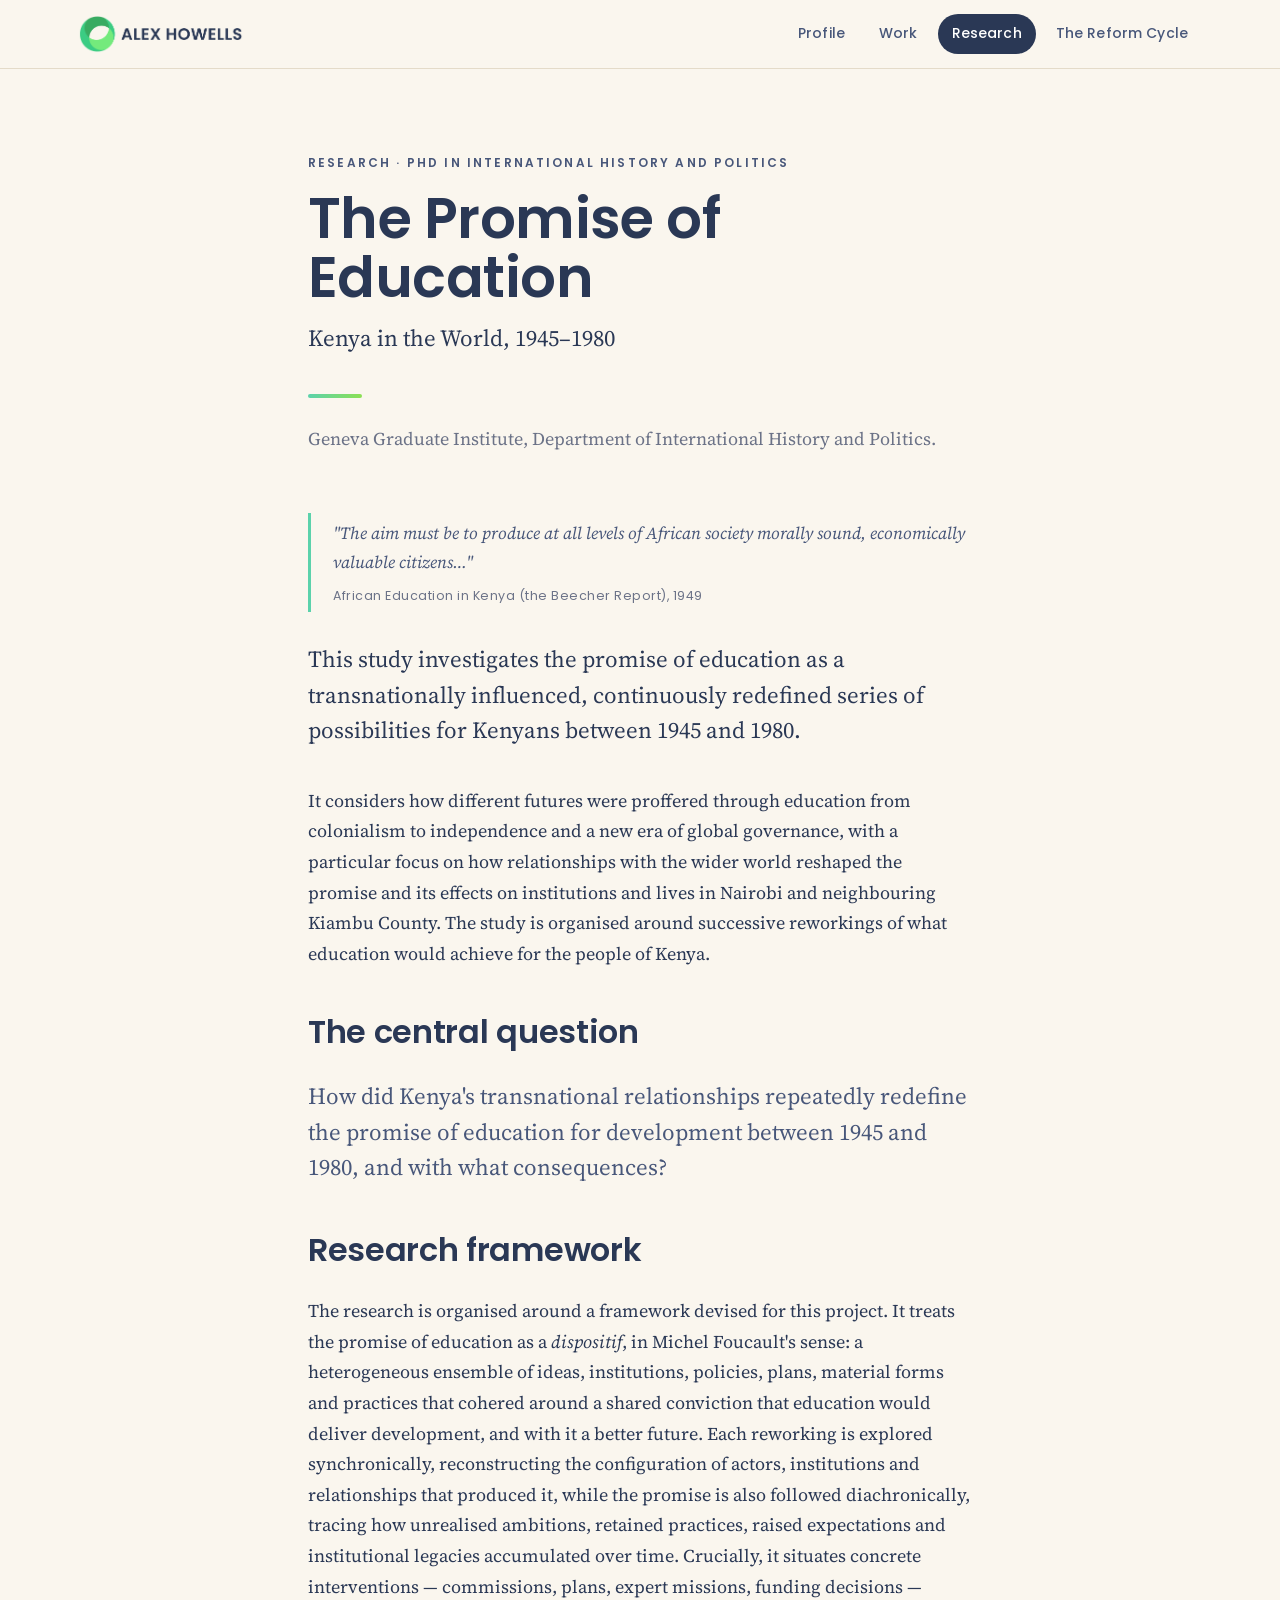
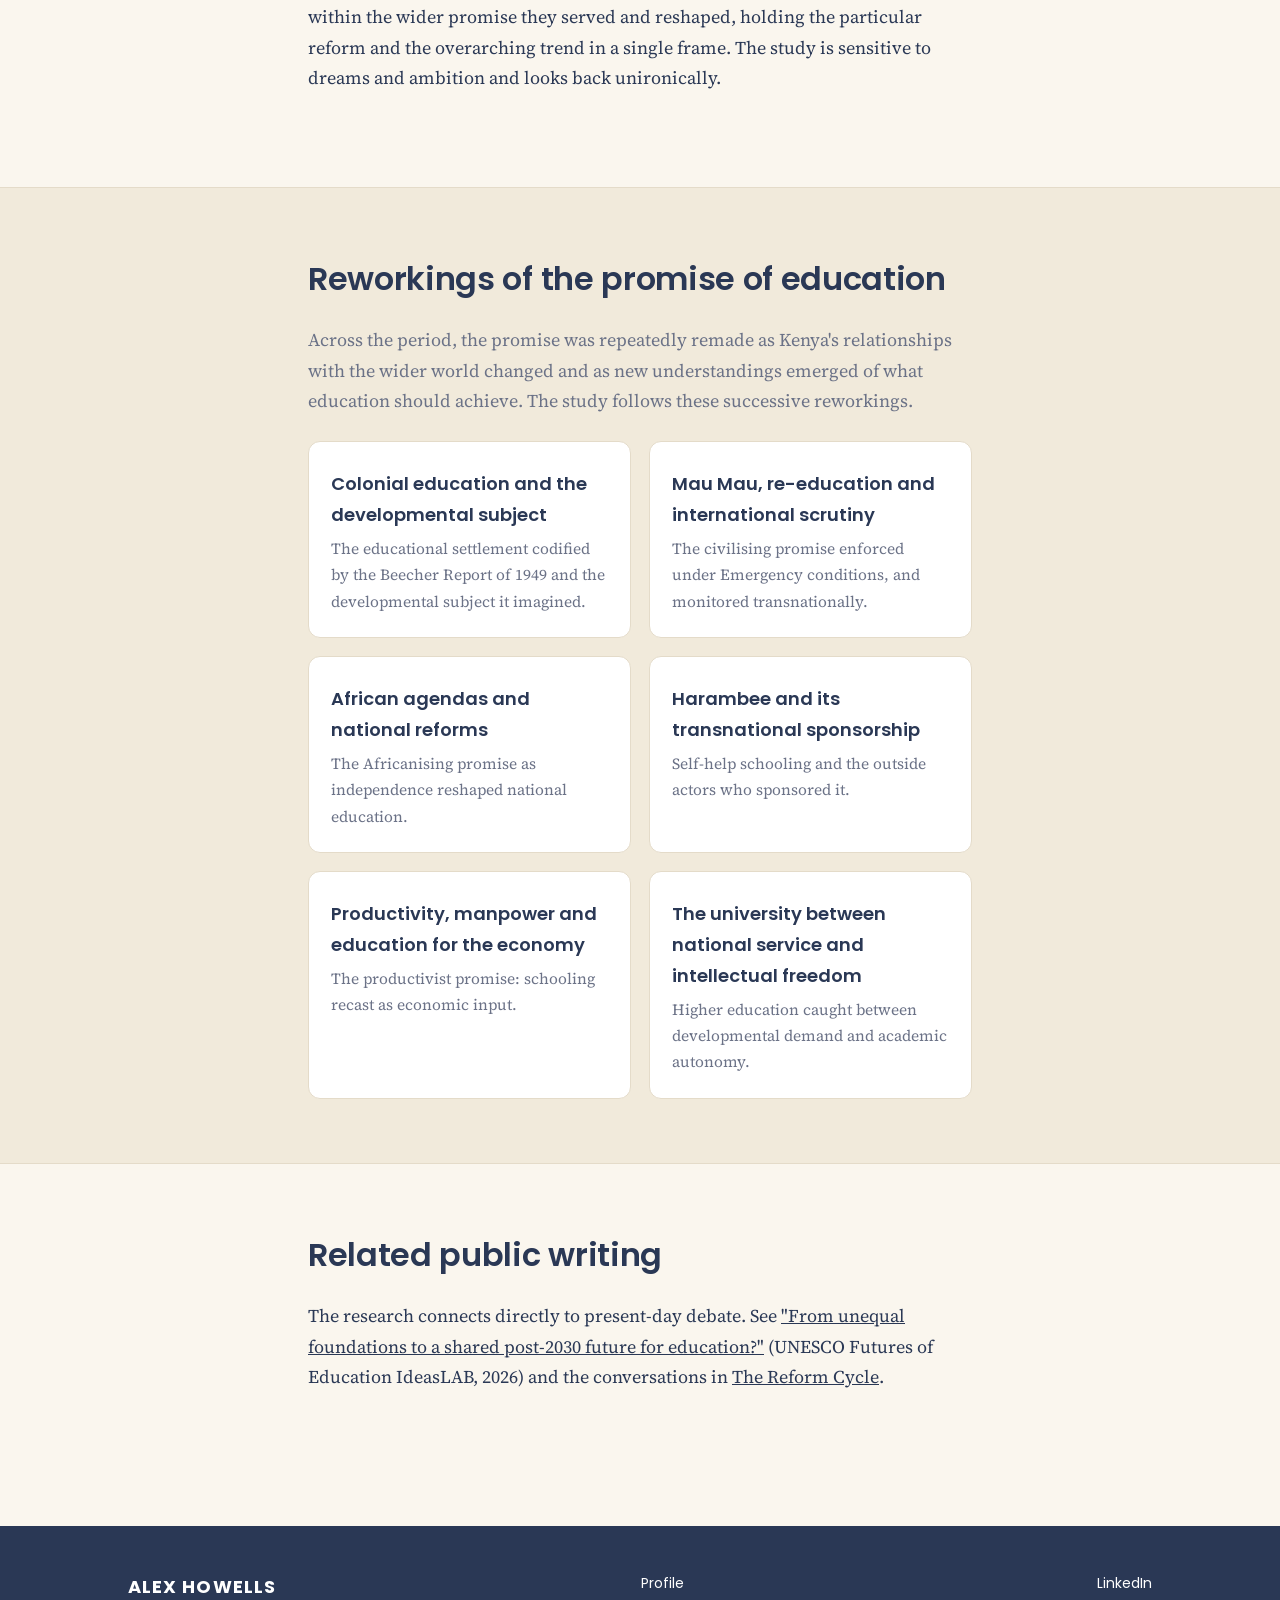
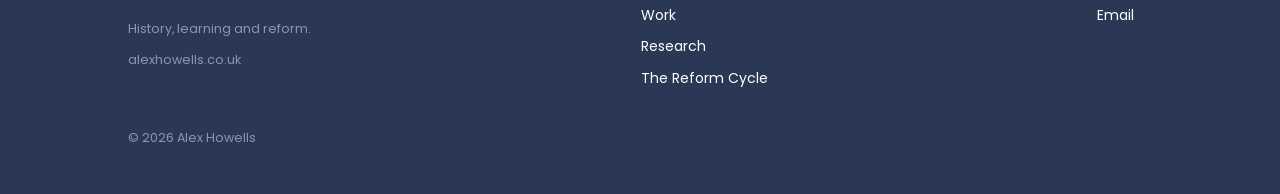
==== research/index.html @ 5b5966f3 "Create index.html" ====
<!DOCTYPE html>
<html lang="en">
<head>
<meta charset="UTF-8">
<meta name="viewport" content="width=device-width, initial-scale=1.0">
<title>Research: The Promise of Education — Alex Howells</title>
<meta name="description" content="The Promise of Education: Kenya in the World, 1945–1980. A transnational history of how education was repeatedly reworked as a promise of development, and what it meant for institutions and lives.">
<link rel="canonical" href="https://alexhowells.co.uk/research/">
<meta property="og:type" content="website">
<meta property="og:title" content="The Promise of Education: Kenya in the World, 1945–1980">
<meta property="og:description" content="Doctoral research in international history and politics at the Geneva Graduate Institute, on the promise of education in Kenya between 1945 and 1980.">
<meta property="og:url" content="https://alexhowells.co.uk/research/">
<meta property="og:image" content="https://alexhowells.co.uk/logo.png">
<meta name="twitter:card" content="summary_large_image">
<meta name="author" content="Alex Howells">
<meta name="robots" content="index, follow, max-image-preview:large">
<meta property="og:site_name" content="Alex Howells">
<meta property="og:locale" content="en_GB">
<meta property="og:image:alt" content="Alex Howells">
<meta name="twitter:title" content="The Promise of Education: Kenya in the World, 1945–1980">
<meta name="twitter:description" content="Doctoral research in international history and politics at the Geneva Graduate Institute, on the promise of education in Kenya between 1945 and 1980.">
<meta name="twitter:image" content="https://alexhowells.co.uk/logo.png">
<link rel="icon" type="image/png" href="/favicon.png">
<link rel="apple-touch-icon" href="/favicon.png">
<link rel="preconnect" href="https://fonts.googleapis.com">
<link rel="preconnect" href="https://fonts.gstatic.com" crossorigin>
<link href="https://fonts.googleapis.com/css2?family=Poppins:wght@400;500;600;700&family=Source+Serif+4:opsz,wght@8..60,400;8..60,500;8..60,600&display=swap" rel="stylesheet">
<link rel="stylesheet" href="/styles.css">
</head>
<body>

<header class="site">
  <div class="bar">
    <a class="brand" href="/"><img src="/logo.png" alt="Alex Howells" class="logo-img"></a>
    <nav class="main">
      <a href="/">Profile</a>
      <a href="/work/">Work</a>
      <a href="/research/" class="active">Research</a>
      <a href="/the-reform-cycle/">The Reform Cycle</a>
    </nav>
  </div>
</header>

<main>
  <section class="hero" style="padding-bottom:24px;">
    <div class="narrow">
      <div class="eyebrow navy">Research · PhD in International History and Politics</div>
      <h1 class="display">The Promise of Education</h1>
      <p class="lead" style="margin-top:-6px;">Kenya in the World, 1945–1980</p>
      <div class="accent-rule" style="margin-top:22px;"></div>
      <p class="muted">Geneva Graduate Institute, Department of International History and Politics.</p>
    </div>
  </section>

  <section style="padding-top:6px;">
    <div class="narrow">
      <div class="epigraph">
        "The aim must be to produce at all levels of African society morally sound, economically valuable citizens…"
        <cite>African Education in Kenya (the Beecher Report), 1949</cite>
      </div>
      <p class="lead">This study investigates the promise of education as a transnationally influenced, continuously
        redefined series of possibilities for Kenyans between 1945 and 1980.</p>
      <p>It considers how different futures were proffered through education from colonialism to independence and a new
        era of global governance, with a particular focus on how relationships with the wider world reshaped the
        promise and its effects on institutions and lives in Nairobi and neighbouring Kiambu County. The study is
        organised around successive reworkings of what education would achieve for the people of Kenya.</p>

      <h2 class="sec" style="margin-top:36px;">The central question</h2>
      <p class="lead" style="color:var(--navy-soft);">How did Kenya's transnational relationships repeatedly redefine
        the promise of education for development between 1945 and 1980, and with what consequences?</p>

      <h2 class="sec" style="margin-top:36px;">Research framework</h2>
      <p>The research is organised around a framework devised for this project. It treats the promise of education as a
        <em>dispositif</em>, in Michel Foucault's sense: a heterogeneous ensemble of ideas, institutions, policies,
        plans, material forms and practices that cohered around a shared conviction that education would deliver
        development, and with it a better future. Each reworking is explored synchronically, reconstructing the
        configuration of actors, institutions and relationships that produced it, while the promise is also followed
        diachronically, tracing how unrealised ambitions, retained practices, raised expectations and institutional
        legacies accumulated over time. Crucially, it situates concrete interventions — commissions, plans, expert missions, funding decisions — within the wider promise they served and reshaped, holding the particular reform and the overarching trend in a single frame. The study is sensitive to dreams and ambition and looks back unironically.</p>
    </div>
  </section>

  <section class="band">
    <div class="narrow">
      <h2 class="sec">Reworkings of the promise of education</h2>
      <p class="muted" style="margin-bottom:24px;">Across the period, the promise was repeatedly remade as Kenya's
        relationships with the wider world changed and as new understandings emerged of what education should achieve.
        The study follows these successive reworkings.</p>
      <div class="chapters">
        <div class="chap"><h3>Colonial education and the developmental subject</h3>
          <p>The educational settlement codified by the Beecher Report of 1949 and the developmental subject it imagined.</p></div>
        <div class="chap"><h3>Mau Mau, re-education and international scrutiny</h3>
          <p>The civilising promise enforced under Emergency conditions, and monitored transnationally.</p></div>
        <div class="chap"><h3>African agendas and national reforms</h3>
          <p>The Africanising promise as independence reshaped national education.</p></div>
        <div class="chap"><h3>Harambee and its transnational sponsorship</h3>
          <p>Self-help schooling and the outside actors who sponsored it.</p></div>
        <div class="chap"><h3>Productivity, manpower and education for the economy</h3>
          <p>The productivist promise: schooling recast as economic input.</p></div>
        <div class="chap"><h3>The university between national service and intellectual freedom</h3>
          <p>Higher education caught between developmental demand and academic autonomy.</p></div>
      </div>
    </div>
  </section>

  <section>
    <div class="narrow">
      <h2 class="sec">Related public writing</h2>
      <p>The research connects directly to present-day debate. See
        <a href="https://www.unesco.org/en/articles/unequal-foundations-shared-post-2030-future-education" target="_blank" style="text-decoration:underline;">"From unequal foundations to a shared post-2030 future for education?"</a>
        (UNESCO Futures of Education IdeasLAB, 2026) and the conversations in
        <a href="/the-reform-cycle/" style="text-decoration:underline;">The Reform Cycle</a>.</p>
    </div>
  </section>
</main>

<footer class="site">
  <div class="wrap">
    <div class="cols">
      <div>
        <div class="nm">Alex Howells</div>
        <small>History, learning and reform.<br>alexhowells.co.uk</small>
      </div>
      <div>
        <a href="/">Profile</a>
        <a href="/work/">Work</a>
        <a href="/research/">Research</a>
        <a href="/the-reform-cycle/">The Reform Cycle</a>
      </div>
      <div>
        <a href="https://www.linkedin.com/in/alex-howells-ab8938175/" target="_blank">LinkedIn</a>
        <a href="mailto:alex@alexhowells.co.uk">Email</a>
      </div>
    </div>
    <small style="display:block;margin-top:28px;">© <span id="yr"></span> Alex Howells</small>
  </div>
</footer>

<script>document.getElementById('yr').textContent=new Date().getFullYear();</script>
</body>
</html>
---- styles.css ----
:root{
  --navy:#2A3855;
  --navy-soft:#48577a;
  --cream:#FAF6EE;
  --cream-2:#F1EADB;
  --card:#FFFFFF;
  --teal:#5BD2AB;
  --green:#8CE053;
  --line:#E4DBC9;
  --muted:#6B7287;
  --teal-ink:#2f9e7c;
  --shadow:0 1px 2px rgba(42,56,85,.04),0 8px 30px rgba(42,56,85,.06);
}
*{box-sizing:border-box;}
html{scroll-behavior:smooth;}
body{margin:0;background:var(--cream);color:var(--navy);
  font-family:"Source Serif 4",Georgia,serif;font-size:18px;line-height:1.7;
  -webkit-font-smoothing:antialiased;}
h1,h2,h3,h4,.ui{font-family:"Poppins",system-ui,sans-serif;}
a{color:inherit;}
img{max-width:100%;display:block;}
.wrap{max-width:1080px;margin:0 auto;padding:0 28px;}
.narrow{max-width:720px;margin:0 auto;padding:0 28px;}

/* ---- top bar ---- */
header.site{position:sticky;top:0;z-index:50;background:rgba(250,246,238,.88);
  backdrop-filter:blur(10px);border-bottom:1px solid var(--line);}
.bar{display:flex;align-items:center;justify-content:space-between;
  gap:20px;padding:14px 28px;max-width:1180px;margin:0 auto;}
.brand{display:flex;align-items:center;gap:12px;text-decoration:none;}
.logo-img{height:38px;width:auto;flex:0 0 auto;display:block;}
@media(max-width:480px){ .logo-img{height:32px;} }
nav.main{display:flex;gap:6px;flex-wrap:wrap;}
nav.main a{font-family:"Poppins";font-size:14px;font-weight:500;letter-spacing:.01em;
  text-decoration:none;color:var(--navy-soft);padding:8px 14px;border-radius:999px;
  transition:.18s;}
nav.main a:hover{background:var(--cream-2);color:var(--navy);}
nav.main a.active{background:var(--navy);color:#fff;}

section{padding:64px 0;}
.eyebrow{font-family:"Poppins";text-transform:uppercase;letter-spacing:.18em;
  font-size:12px;font-weight:600;color:var(--teal-ink);}
.eyebrow.navy{color:var(--navy-soft);}
h1.display{font-size:clamp(34px,5vw,56px);line-height:1.05;font-weight:600;
  letter-spacing:-.01em;margin:.3em 0 .35em;}
h2.sec{font-size:clamp(24px,3vw,32px);font-weight:600;margin:0 0 .6em;letter-spacing:-.01em;}
h3{font-size:20px;font-weight:600;margin:0 0 .35em;}
.lead{font-size:clamp(19px,2.4vw,23px);line-height:1.55;color:var(--navy);}
.muted{color:var(--muted);}
p{margin:0 0 1.6em;}
.accent-rule{width:54px;height:4px;border-radius:4px;
  background:linear-gradient(90deg,var(--teal),var(--green));margin:0 0 26px;}

/* hero */
.hero{padding:84px 0 56px;}
.hero-grid{display:grid;grid-template-columns:1.3fr .9fr;gap:48px;align-items:center;}
.portrait-ph{aspect-ratio:4/5;border-radius:14px;background:
  repeating-linear-gradient(45deg,var(--cream-2),var(--cream-2) 14px,#ece3d2 14px,#ece3d2 28px);
  border:1px solid var(--line);display:flex;align-items:center;justify-content:center;
  color:var(--muted);font-family:"Poppins";font-size:13px;text-align:center;padding:18px;}

/* cards */
.cards{display:grid;grid-template-columns:repeat(3,1fr);gap:22px;}
.card{background:var(--card);border:1px solid var(--line);border-radius:14px;
  padding:26px;box-shadow:var(--shadow);transition:.2s;text-decoration:none;color:inherit;display:block;}
a.card:hover{transform:translateY(-3px);box-shadow:0 12px 36px rgba(42,56,85,.10);}
.card .k{font-family:"Poppins";font-size:12px;letter-spacing:.16em;text-transform:uppercase;
  color:var(--navy-soft);margin-bottom:10px;}
.card h3{font-size:21px;}
.card p{font-size:16px;color:var(--muted);margin:0;}
.card .go{font-family:"Poppins";font-size:14px;font-weight:600;color:var(--navy);
  margin-top:14px;display:inline-block;}

.band{background:var(--cream-2);border-top:1px solid var(--line);border-bottom:1px solid var(--line);}

/* experience entries */
.exp{border-top:1px solid var(--line);padding:20px 0;}
.exp h3{font-size:19px;margin-bottom:.35em;}
.exp ul{margin:.4em 0 0;padding-left:1.1em;}
.exp li{margin-bottom:.4em;font-size:16.5px;}
.exp p{font-size:16.5px;margin:.3em 0 0;}
.org{font-family:"Poppins";font-size:14px;color:var(--navy-soft);margin-bottom:.5em;}

.pubs li{margin-bottom:.9em;font-size:16px;}
.pubs a{color:var(--navy-soft);text-decoration:underline;text-underline-offset:2px;}

/* research */
.epigraph{border-left:3px solid var(--teal);padding:6px 0 6px 22px;margin:0 0 30px;
  font-style:italic;color:var(--navy-soft);font-size:17px;}
.epigraph cite{display:block;font-style:normal;font-family:"Poppins";font-size:12.5px;
  letter-spacing:.04em;color:var(--muted);margin-top:8px;}
.chapters{display:grid;grid-template-columns:1fr 1fr;gap:18px;margin-top:8px;}
.chap{background:var(--card);border:1px solid var(--line);border-radius:12px;padding:22px;}
.chap h3{font-size:18px;margin:.3em 0 .3em;}
.chap p{font-size:15.5px;color:var(--muted);margin:0;}

/* reform cycle */
.rc-head{background:var(--navy);color:#fff;}
.rc-head .eyebrow{color:var(--teal);}
.rc-head h1.display,.rc-head .lead{color:#fff;}
.rc-head .lead{color:#dfe4ee;}
.filters{display:flex;gap:10px;flex-wrap:wrap;margin:30px 0 8px;}
.chip{font-family:"Poppins";font-size:13px;font-weight:500;padding:7px 15px;border-radius:999px;
  border:1px solid var(--line);background:var(--card);color:var(--navy-soft);cursor:pointer;}
.chip.on{background:var(--navy);color:#fff;border-color:var(--navy);}
.convo-list{display:grid;grid-template-columns:1fr 1fr;gap:26px;margin-top:10px;}
.convo{background:var(--card);border:1px solid var(--line);border-radius:14px;overflow:hidden;
  box-shadow:var(--shadow);transition:.2s;text-decoration:none;color:inherit;display:block;}
a.convo:hover{transform:translateY(-3px);box-shadow:0 14px 38px rgba(42,56,85,.10);}
.convo .pic{aspect-ratio:3/2;background:
  repeating-linear-gradient(45deg,var(--cream-2),var(--cream-2) 14px,#ece3d2 14px,#ece3d2 28px);
  display:flex;align-items:center;justify-content:center;color:var(--muted);
  font-family:"Poppins";font-size:12px;border-bottom:1px solid var(--line);}
.convo .body{padding:22px;}
.convo .tags{font-family:"Poppins";font-size:11.5px;letter-spacing:.08em;text-transform:uppercase;
  color:var(--teal-ink);font-weight:600;margin-bottom:9px;}
.convo h3{font-size:20px;margin-bottom:.25em;}
.convo .guest{font-family:"Poppins";font-size:13.5px;color:var(--navy-soft);margin-bottom:.6em;}
.convo .teaser{font-size:16px;color:var(--muted);margin:0;}
.slot{color:var(--muted);font-style:italic;}

/* conversation page */
.slotbox{border:1px dashed var(--teal);background:rgba(91,210,171,.06);border-radius:10px;
  padding:18px 20px;margin:0 0 22px;color:var(--navy-soft);font-size:16px;}
.slotbox b{font-family:"Poppins";font-style:normal;font-size:12px;letter-spacing:.1em;
  text-transform:uppercase;color:var(--teal-ink);display:block;margin-bottom:6px;}
.audio-ph{display:flex;align-items:center;gap:14px;background:var(--cream-2);
  border:1px solid var(--line);border-radius:999px;padding:12px 20px;margin:0 0 26px;}
.audio-ph .play{width:34px;height:34px;border-radius:50%;background:var(--navy);color:#fff;
  display:flex;align-items:center;justify-content:center;font-size:14px;}
.audio-ph .track{flex:1;height:4px;border-radius:4px;background:#d8cfbd;position:relative;}
.audio-ph .track::after{content:"";position:absolute;left:0;top:0;height:100%;width:32%;
  border-radius:4px;background:linear-gradient(90deg,var(--teal),var(--green));}
.bio{display:grid;grid-template-columns:120px 1fr;gap:20px;background:var(--cream-2);
  border:1px solid var(--line);border-radius:14px;padding:24px;margin-top:34px;}
.bio .pic{aspect-ratio:1;border-radius:50%;background:#e6dcca;display:flex;
  align-items:center;justify-content:center;color:var(--muted);font-family:"Poppins";
  font-size:11px;text-align:center;}
.share{font-family:"Poppins";font-size:14px;font-weight:600;color:var(--navy);
  display:inline-flex;gap:8px;align-items:center;margin-top:8px;text-decoration:none;}
.back{font-family:"Poppins";font-size:14px;color:var(--navy-soft);text-decoration:none;
  display:inline-block;margin-bottom:18px;}

/* footer */
footer.site{background:var(--navy);color:#cdd4e2;margin-top:40px;}
footer.site .wrap{padding-top:46px;padding-bottom:46px;}
footer.site .cols{display:flex;justify-content:space-between;gap:30px;flex-wrap:wrap;}
footer.site a{color:#fff;text-decoration:none;font-family:"Poppins";font-size:14px;
  display:block;margin-bottom:8px;}
footer.site .nm{font-family:"Poppins";font-weight:700;letter-spacing:.06em;color:#fff;
  text-transform:uppercase;margin-bottom:10px;}
footer.site small{color:#8d97ad;font-family:"Poppins";font-size:12.5px;}

.note{font-family:"Poppins";font-size:12.5px;color:var(--muted);background:var(--cream-2);
  border:1px solid var(--line);border-radius:8px;padding:8px 14px;display:inline-block;}

@media(max-width:820px){
  .hero-grid{grid-template-columns:1fr;}
  .cards{grid-template-columns:1fr;}
  .chapters,.convo-list{grid-template-columns:1fr;}
  .bio{grid-template-columns:1fr;}
  .bar{flex-wrap:wrap;}
}
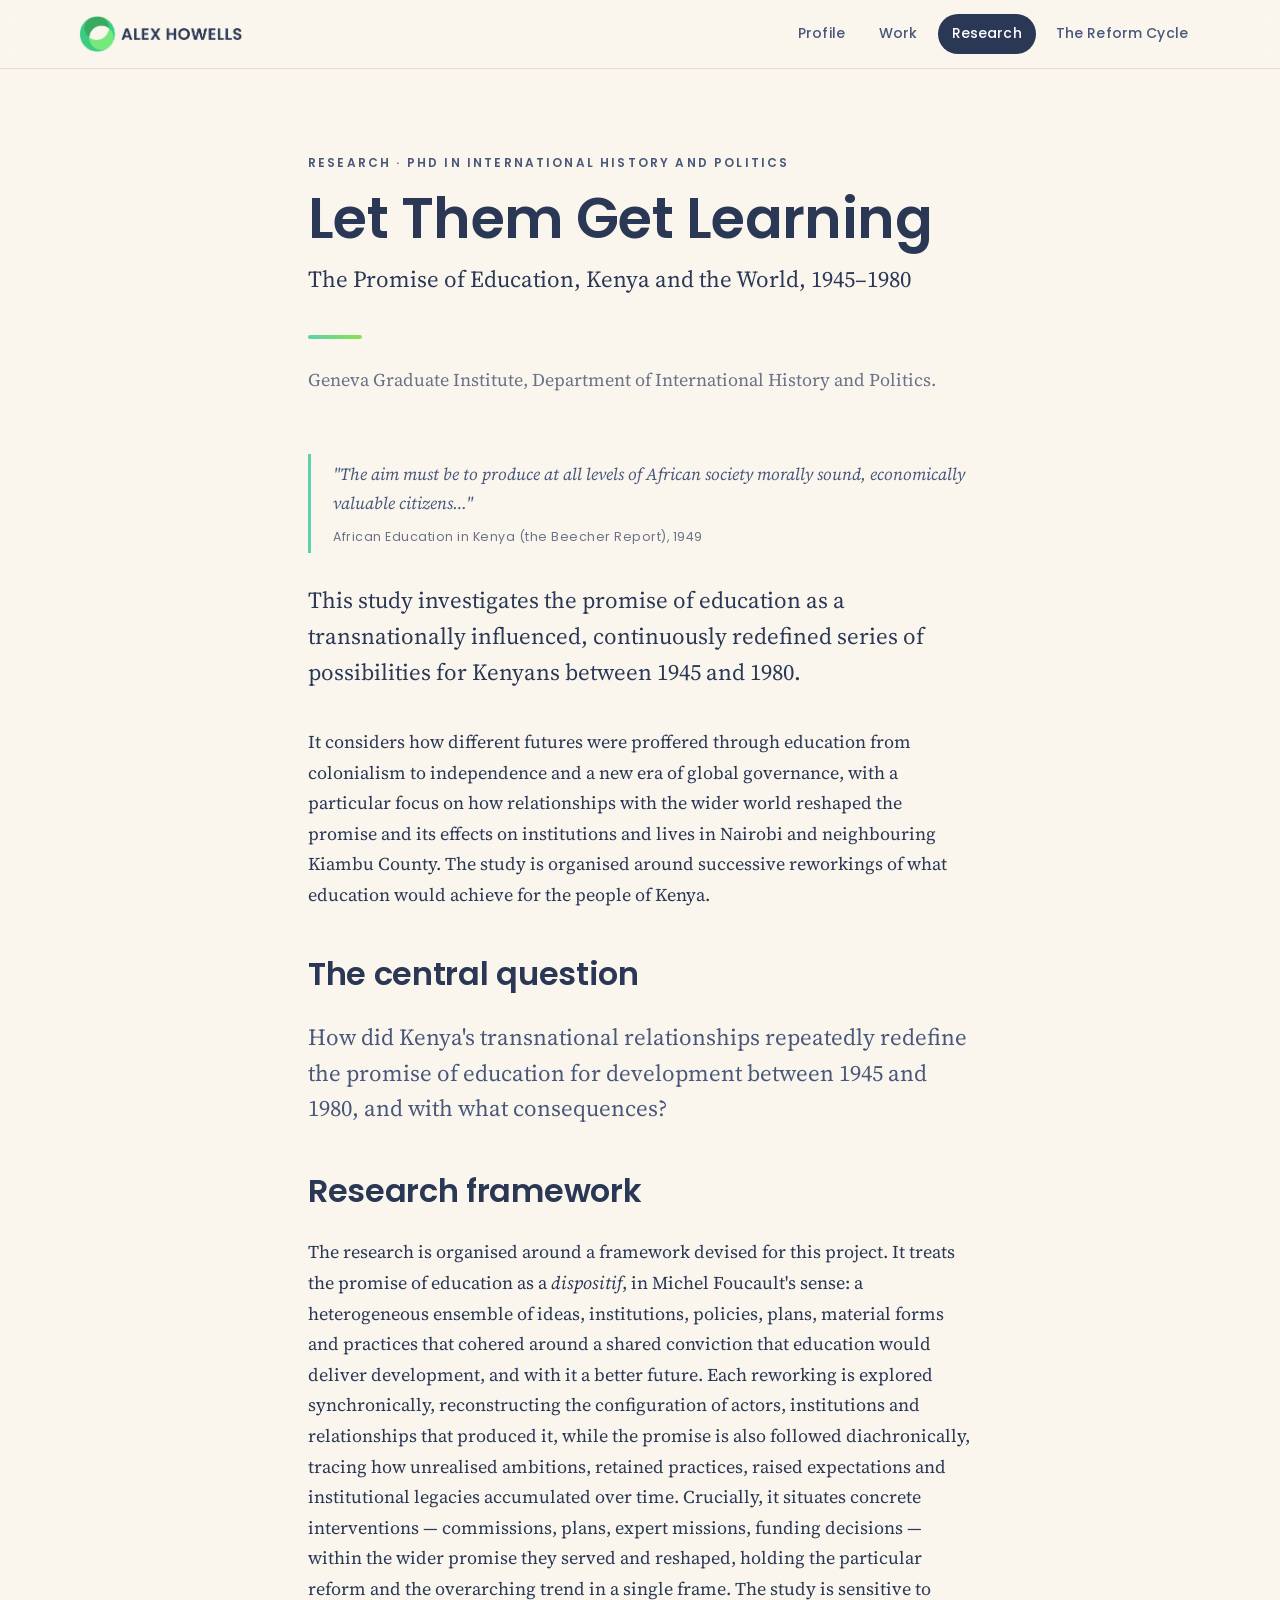
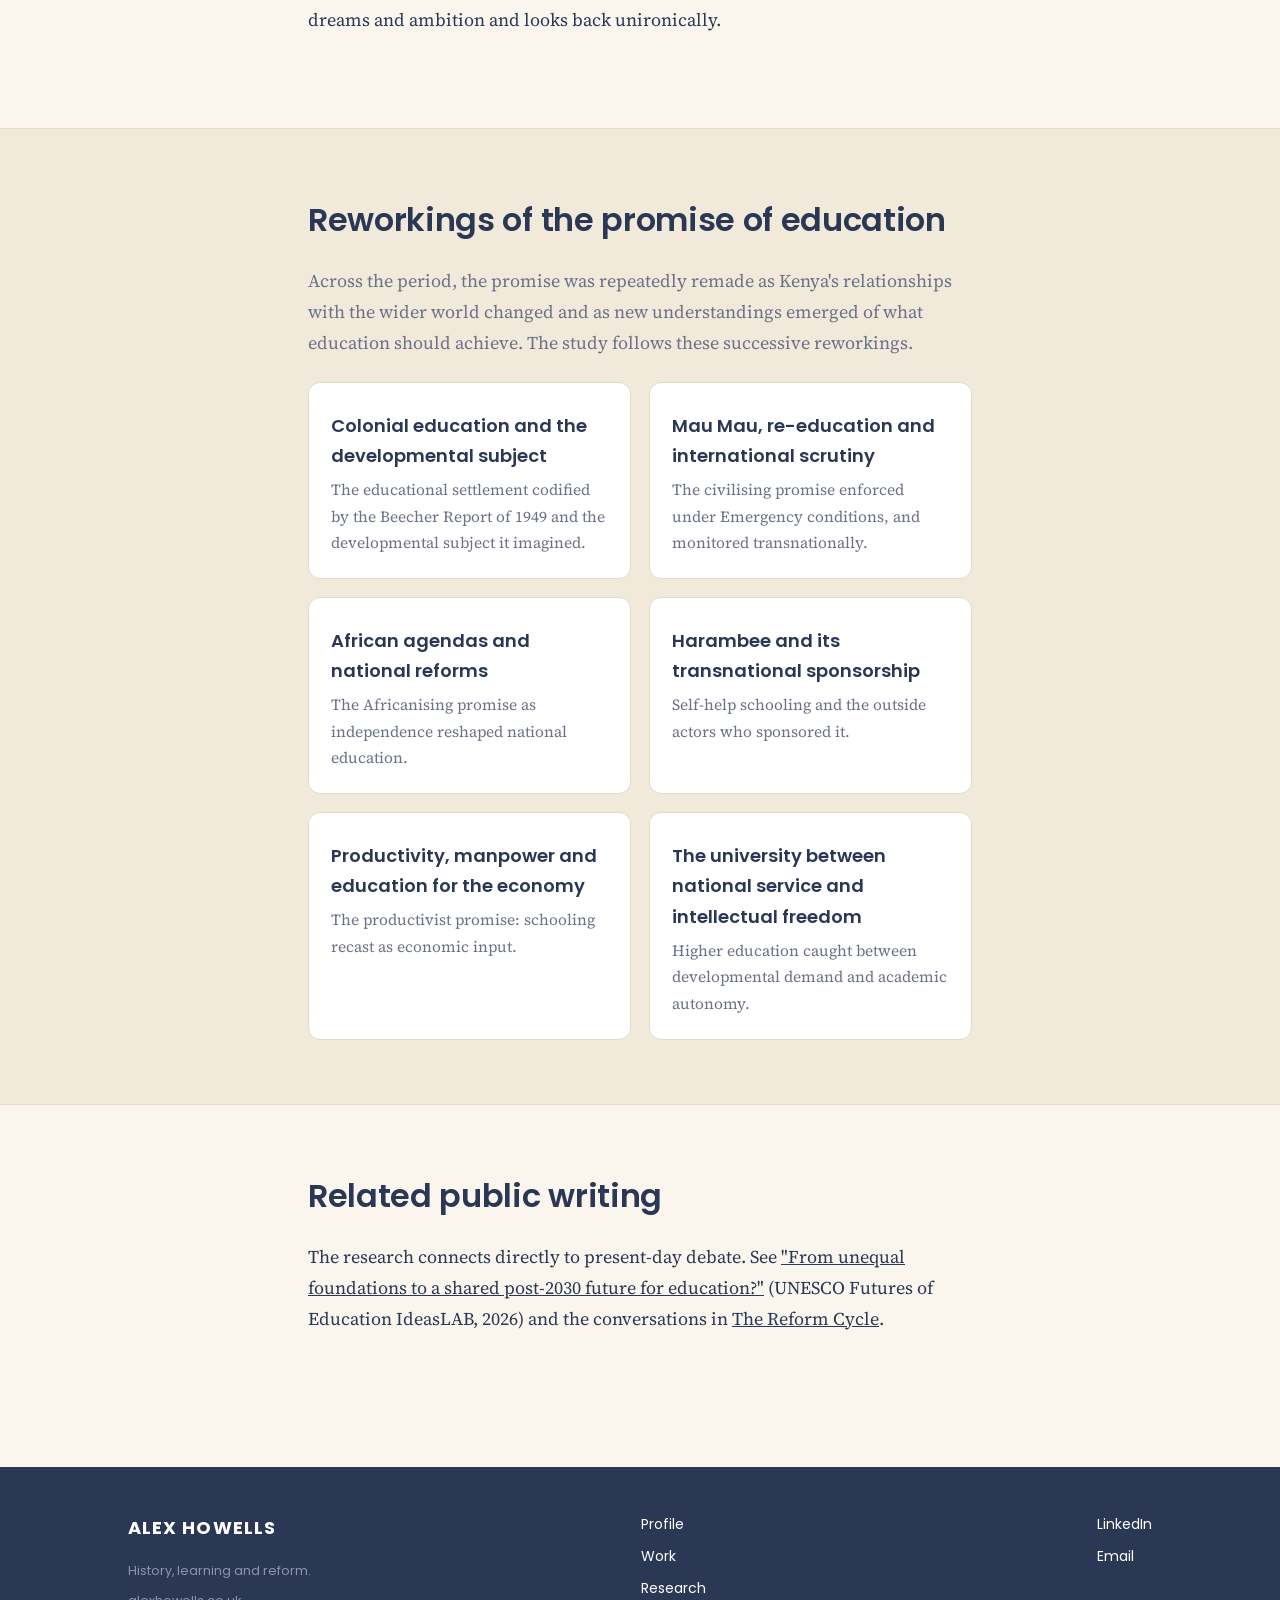
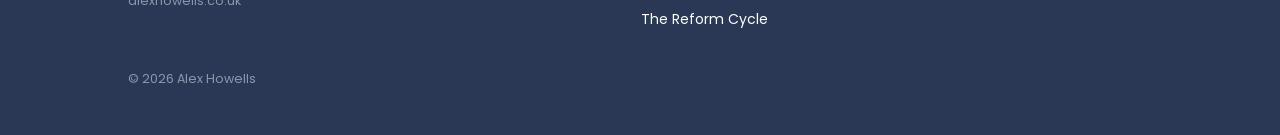
==== commit edc27f87: "Update index.html" ====
--- a/research/index.html
+++ b/research/index.html
@@ -3,11 +3,11 @@
 <head>
 <meta charset="UTF-8">
 <meta name="viewport" content="width=device-width, initial-scale=1.0">
-<title>Research: The Promise of Education — Alex Howells</title>
-<meta name="description" content="The Promise of Education: Kenya in the World, 1945–1980. A transnational history of how education was repeatedly reworked as a promise of development, and what it meant for institutions and lives.">
+<title>Let Them Get Learning — Alex Howells</title>
+<meta name="description" content="Let Them Get Learning: The Promise of Education, Kenya and the World, 1945–1980. A transnational history of how education was repeatedly reworked as a promise of development, and what it meant for institutions and lives.">
 <link rel="canonical" href="https://alexhowells.co.uk/research/">
 <meta property="og:type" content="website">
-<meta property="og:title" content="The Promise of Education: Kenya in the World, 1945–1980">
+<meta property="og:title" content="Let Them Get Learning: The Promise of Education, Kenya and the World, 1945–1980">
 <meta property="og:description" content="Doctoral research in international history and politics at the Geneva Graduate Institute, on the promise of education in Kenya between 1945 and 1980.">
 <meta property="og:url" content="https://alexhowells.co.uk/research/">
 <meta property="og:image" content="https://alexhowells.co.uk/logo.png">
@@ -17,7 +17,7 @@
 <meta property="og:site_name" content="Alex Howells">
 <meta property="og:locale" content="en_GB">
 <meta property="og:image:alt" content="Alex Howells">
-<meta name="twitter:title" content="The Promise of Education: Kenya in the World, 1945–1980">
+<meta name="twitter:title" content="Let Them Get Learning: The Promise of Education, Kenya and the World, 1945–1980">
 <meta name="twitter:description" content="Doctoral research in international history and politics at the Geneva Graduate Institute, on the promise of education in Kenya between 1945 and 1980.">
 <meta name="twitter:image" content="https://alexhowells.co.uk/logo.png">
 <link rel="icon" type="image/png" href="/favicon.png">
@@ -45,8 +45,8 @@
   <section class="hero" style="padding-bottom:24px;">
     <div class="narrow">
       <div class="eyebrow navy">Research · PhD in International History and Politics</div>
-      <h1 class="display">The Promise of Education</h1>
-      <p class="lead" style="margin-top:-6px;">Kenya in the World, 1945–1980</p>
+      <h1 class="display">Let Them Get Learning</h1>
+      <p class="lead" style="margin-top:-6px;">The Promise of Education, Kenya and the World, 1945–1980</p>
       <div class="accent-rule" style="margin-top:22px;"></div>
       <p class="muted">Geneva Graduate Institute, Department of International History and Politics.</p>
     </div>
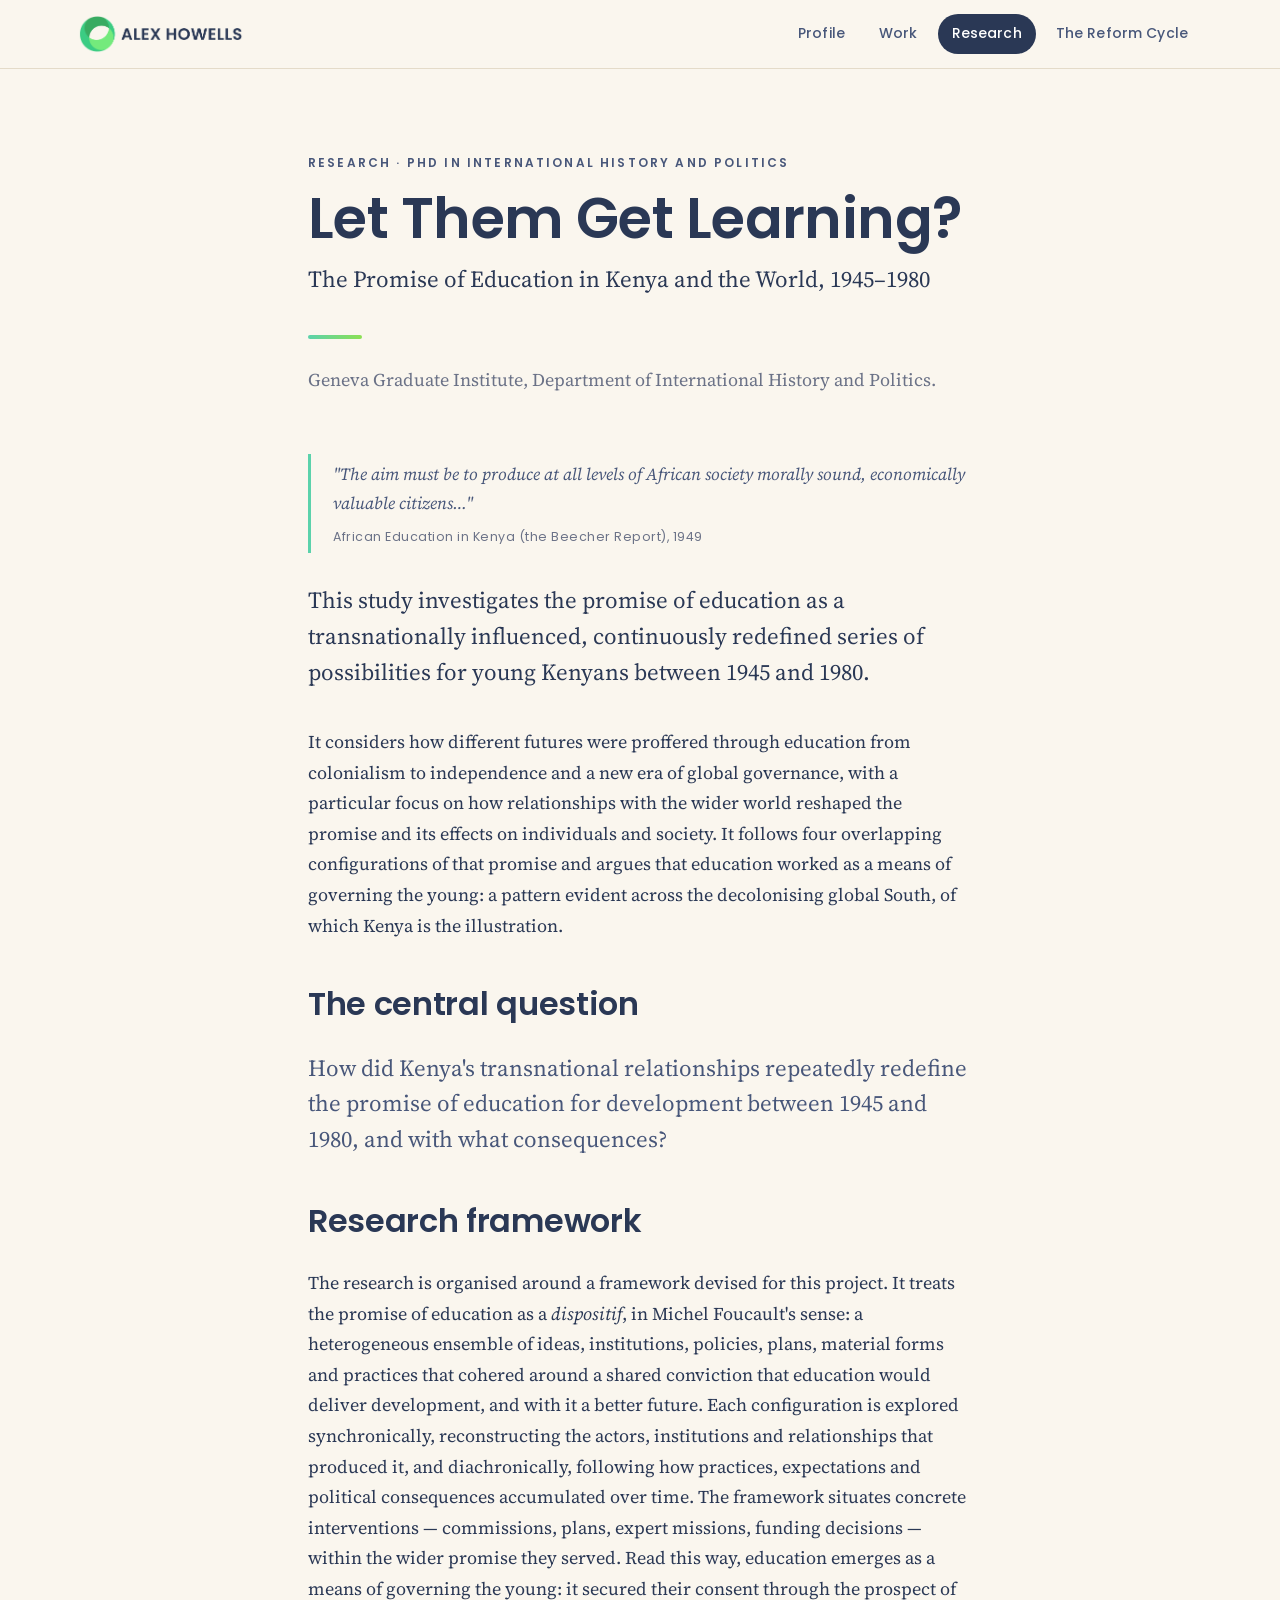
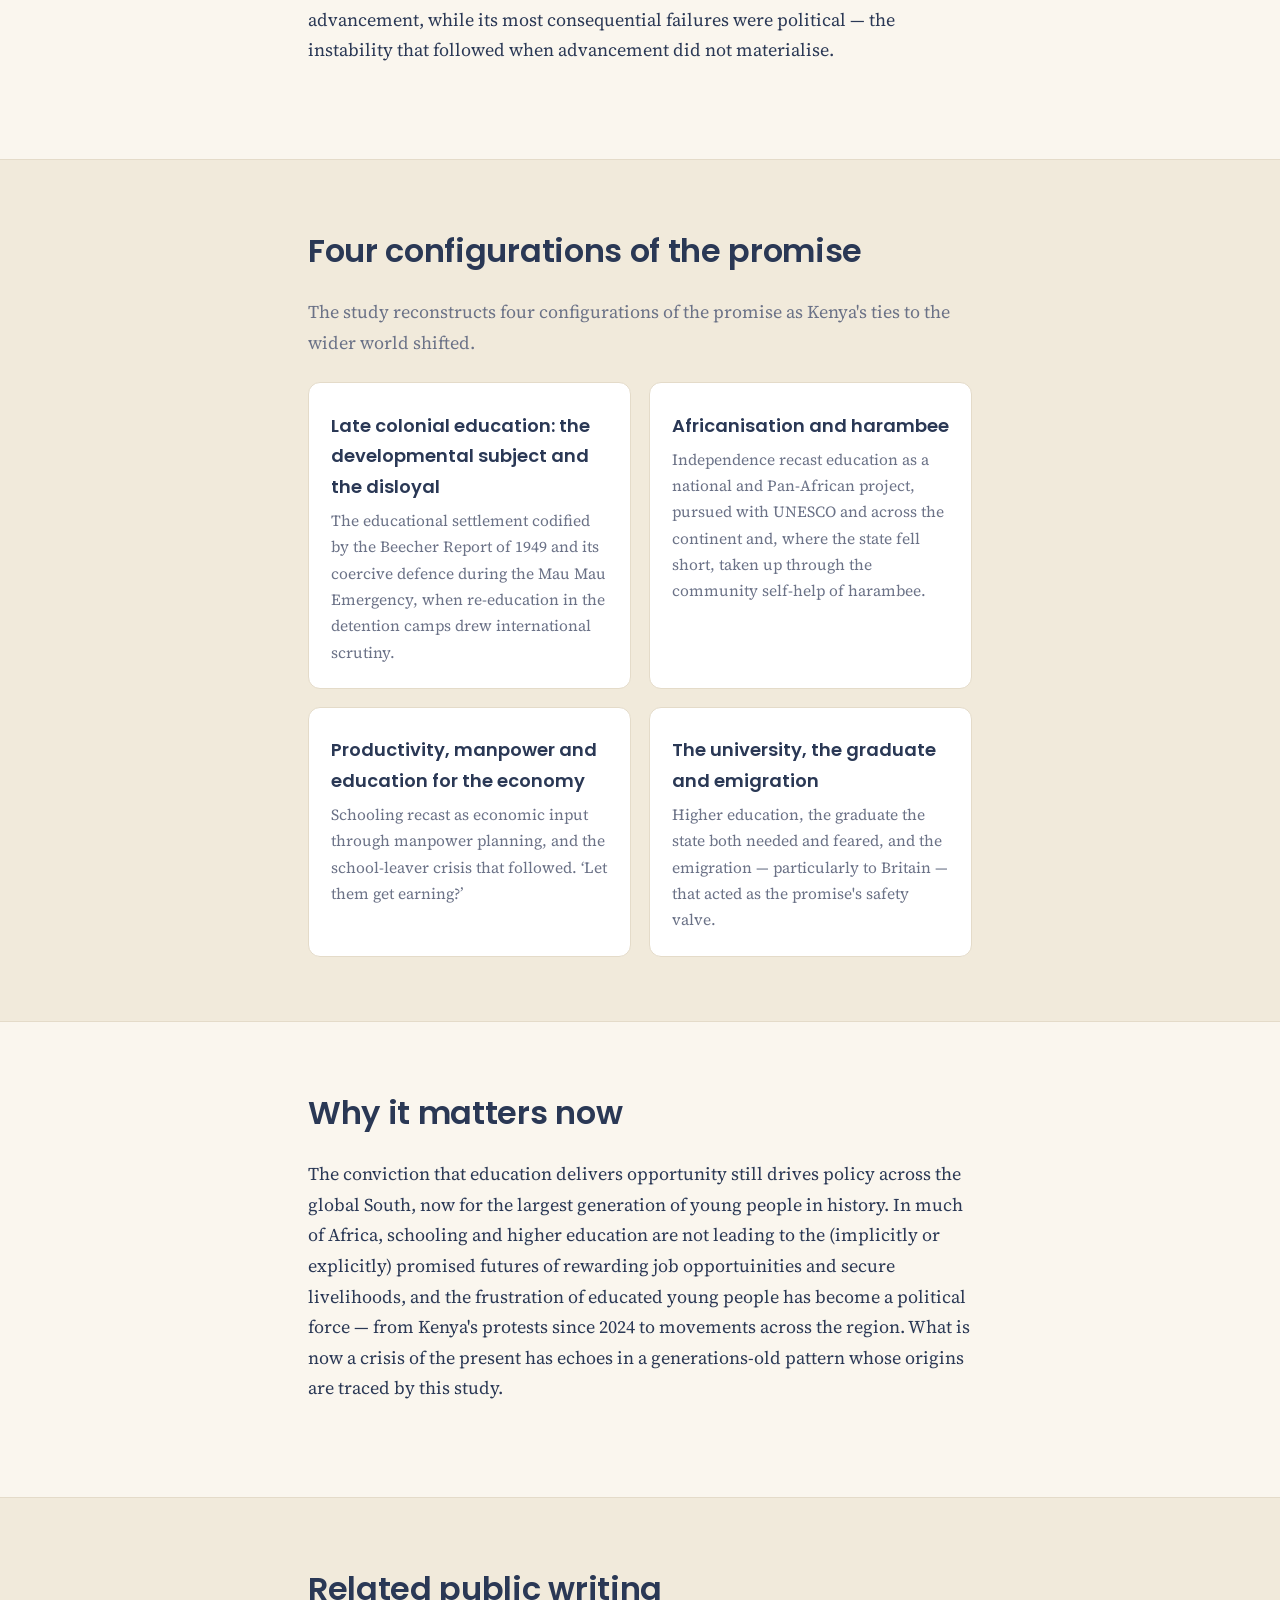
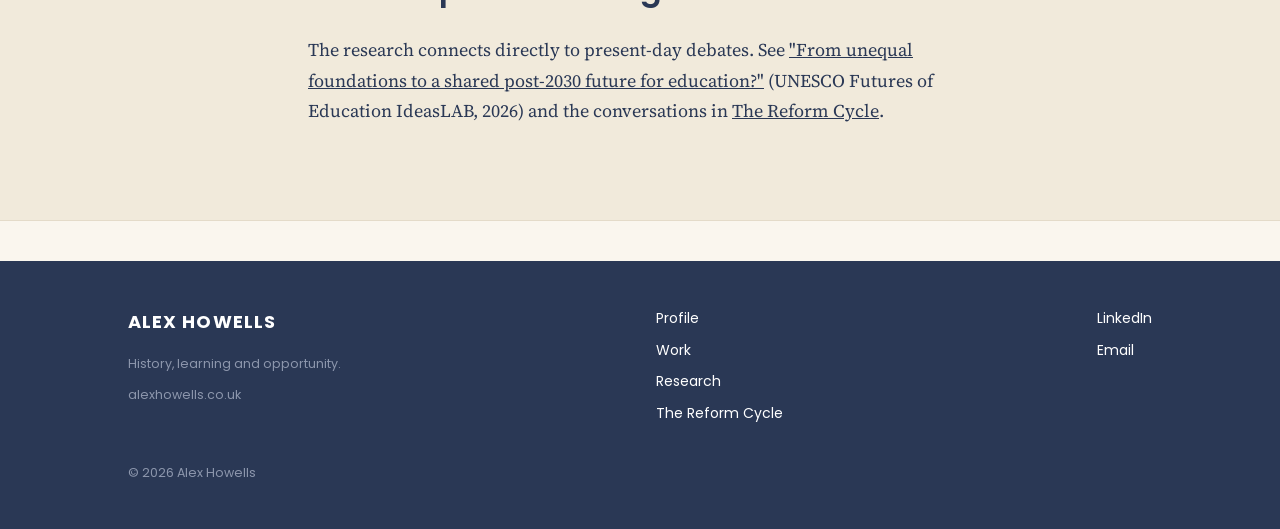
==== commit 798c95b9: "Update index.html [skip netlify]" ====
--- a/research/index.html
+++ b/research/index.html
@@ -3,12 +3,12 @@
 <head>
 <meta charset="UTF-8">
 <meta name="viewport" content="width=device-width, initial-scale=1.0">
-<title>Let Them Get Learning — Alex Howells</title>
-<meta name="description" content="Let Them Get Learning: The Promise of Education, Kenya and the World, 1945–1980. A transnational history of how education was repeatedly reworked as a promise of development, and what it meant for institutions and lives.">
+<title>Research: Let Them Get Learning? — Alex Howells</title>
+<meta name="description" content="A transnational history of the promise of education to the young in Kenya, 1945–1980 — a deep case of a global South pattern, and what its failures meant for people and for political order.">
 <link rel="canonical" href="https://alexhowells.co.uk/research/">
 <meta property="og:type" content="website">
-<meta property="og:title" content="Let Them Get Learning: The Promise of Education, Kenya and the World, 1945–1980">
-<meta property="og:description" content="Doctoral research in international history and politics at the Geneva Graduate Institute, on the promise of education in Kenya between 1945 and 1980.">
+<meta property="og:title" content="Let Them Get Learning? The Promise of Education in Kenya and the World, 1945–1980">
+<meta property="og:description" content="Doctoral research at the Geneva Graduate Institute on the promise of education in Kenya, 1945–1980, and what it reveals about educating the young across the global South.">
 <meta property="og:url" content="https://alexhowells.co.uk/research/">
 <meta property="og:image" content="https://alexhowells.co.uk/logo.png">
 <meta name="twitter:card" content="summary_large_image">
@@ -17,8 +17,8 @@
 <meta property="og:site_name" content="Alex Howells">
 <meta property="og:locale" content="en_GB">
 <meta property="og:image:alt" content="Alex Howells">
-<meta name="twitter:title" content="Let Them Get Learning: The Promise of Education, Kenya and the World, 1945–1980">
-<meta name="twitter:description" content="Doctoral research in international history and politics at the Geneva Graduate Institute, on the promise of education in Kenya between 1945 and 1980.">
+<meta name="twitter:title" content="Let Them Get Learning? The Promise of Education in Kenya and the World, 1945–1980">
+<meta name="twitter:description" content="Doctoral research at the Geneva Graduate Institute on the promise of education in Kenya, 1945–1980, and what it reveals about educating the young across the global South.">
 <meta name="twitter:image" content="https://alexhowells.co.uk/logo.png">
 <link rel="icon" type="image/png" href="/favicon.png">
 <link rel="apple-touch-icon" href="/favicon.png">
@@ -28,7 +28,6 @@
 <link rel="stylesheet" href="/styles.css">
 </head>
 <body>
-
 <header class="site">
   <div class="bar">
     <a class="brand" href="/"><img src="/logo.png" alt="Alex Howells" class="logo-img"></a>
@@ -40,18 +39,16 @@
     </nav>
   </div>
 </header>
-
 <main>
   <section class="hero" style="padding-bottom:24px;">
     <div class="narrow">
       <div class="eyebrow navy">Research · PhD in International History and Politics</div>
-      <h1 class="display">Let Them Get Learning</h1>
-      <p class="lead" style="margin-top:-6px;">The Promise of Education, Kenya and the World, 1945–1980</p>
+      <h1 class="display">Let Them Get Learning?</h1>
+      <p class="lead" style="margin-top:-6px;">The Promise of Education in Kenya and the World, 1945–1980</p>
       <div class="accent-rule" style="margin-top:22px;"></div>
       <p class="muted">Geneva Graduate Institute, Department of International History and Politics.</p>
     </div>
   </section>
-
   <section style="padding-top:6px;">
     <div class="narrow">
       <div class="epigraph">
@@ -59,67 +56,71 @@
         <cite>African Education in Kenya (the Beecher Report), 1949</cite>
       </div>
       <p class="lead">This study investigates the promise of education as a transnationally influenced, continuously
-        redefined series of possibilities for Kenyans between 1945 and 1980.</p>
+        redefined series of possibilities for young Kenyans between 1945 and 1980.</p>
       <p>It considers how different futures were proffered through education from colonialism to independence and a new
         era of global governance, with a particular focus on how relationships with the wider world reshaped the
-        promise and its effects on institutions and lives in Nairobi and neighbouring Kiambu County. The study is
-        organised around successive reworkings of what education would achieve for the people of Kenya.</p>
-
+        promise and its effects on individuals and society. It follows four
+        overlapping configurations of that promise and argues that education worked as a means of governing the
+        young: a pattern evident across the decolonising global South, of which Kenya is the illustration.</p>
       <h2 class="sec" style="margin-top:36px;">The central question</h2>
       <p class="lead" style="color:var(--navy-soft);">How did Kenya's transnational relationships repeatedly redefine
         the promise of education for development between 1945 and 1980, and with what consequences?</p>
-
       <h2 class="sec" style="margin-top:36px;">Research framework</h2>
       <p>The research is organised around a framework devised for this project. It treats the promise of education as a
         <em>dispositif</em>, in Michel Foucault's sense: a heterogeneous ensemble of ideas, institutions, policies,
         plans, material forms and practices that cohered around a shared conviction that education would deliver
-        development, and with it a better future. Each reworking is explored synchronically, reconstructing the
-        configuration of actors, institutions and relationships that produced it, while the promise is also followed
-        diachronically, tracing how unrealised ambitions, retained practices, raised expectations and institutional
-        legacies accumulated over time. Crucially, it situates concrete interventions — commissions, plans, expert missions, funding decisions — within the wider promise they served and reshaped, holding the particular reform and the overarching trend in a single frame. The study is sensitive to dreams and ambition and looks back unironically.</p>
+        development, and with it a better future. Each configuration is explored synchronically, reconstructing the
+        actors, institutions and relationships that produced it, and diachronically, following how practices, expectations and political consequences accumulated over time. The framework
+        situates concrete interventions — commissions, plans, expert missions, funding decisions — within the wider
+        promise they served.
+        Read this way, education emerges as a means of governing the young: it secured their consent through the
+        prospect of advancement, while its most consequential failures were political — the instability that followed
+        when advancement did not materialise.</p>
     </div>
   </section>
-
   <section class="band">
     <div class="narrow">
-      <h2 class="sec">Reworkings of the promise of education</h2>
-      <p class="muted" style="margin-bottom:24px;">Across the period, the promise was repeatedly remade as Kenya's
-        relationships with the wider world changed and as new understandings emerged of what education should achieve.
-        The study follows these successive reworkings.</p>
+      <h2 class="sec">Four configurations of the promise</h2>
+      <p class="muted" style="margin-bottom:24px;">The study reconstructs four configurations of the
+        promise as Kenya's ties to the
+        wider world shifted.</p>
       <div class="chapters">
-        <div class="chap"><h3>Colonial education and the developmental subject</h3>
-          <p>The educational settlement codified by the Beecher Report of 1949 and the developmental subject it imagined.</p></div>
-        <div class="chap"><h3>Mau Mau, re-education and international scrutiny</h3>
-          <p>The civilising promise enforced under Emergency conditions, and monitored transnationally.</p></div>
-        <div class="chap"><h3>African agendas and national reforms</h3>
-          <p>The Africanising promise as independence reshaped national education.</p></div>
-        <div class="chap"><h3>Harambee and its transnational sponsorship</h3>
-          <p>Self-help schooling and the outside actors who sponsored it.</p></div>
+        <div class="chap"><h3>Late colonial education: the developmental subject and the disloyal</h3>
+          <p>The educational settlement codified by the Beecher Report of 1949 and its coercive defence during the Mau Mau Emergency, when re-education in the detention camps drew international scrutiny.</p></div>
+        <div class="chap"><h3>Africanisation and harambee</h3>
+          <p>Independence recast education as a national and Pan-African project, pursued with UNESCO and across the continent and, where the state fell short, taken up through the community self-help of harambee.</p></div>
         <div class="chap"><h3>Productivity, manpower and education for the economy</h3>
-          <p>The productivist promise: schooling recast as economic input.</p></div>
-        <div class="chap"><h3>The university between national service and intellectual freedom</h3>
-          <p>Higher education caught between developmental demand and academic autonomy.</p></div>
+          <p>Schooling recast as economic input through manpower planning, and the school-leaver crisis that followed. ‘Let them get earning?’</p></div>
+        <div class="chap"><h3>The university, the graduate and emigration</h3>
+          <p>Higher education, the graduate the state both needed and feared, and the emigration — particularly to Britain — that acted as the promise's safety valve.</p></div>
       </div>
     </div>
   </section>
-
   <section>
     <div class="narrow">
+      <h2 class="sec">Why it matters now</h2>
+      <p>The conviction that education delivers opportunity still drives policy across the global South, now for the
+        largest generation of young people in history. In much of Africa, schooling and higher education are not leading to the (implicitly or explicitly) promised futures of rewarding job opportuinities and secure livelihoods, and the frustration of educated young people has become a political force — from Kenya's
+        protests since 2024 to movements across the region. What is now a crisis of the present has echoes in a generations-old
+        pattern whose origins are traced by this study.</p>
+    </div>
+  </section>
+  <section class="band">
+    <div class="narrow">
       <h2 class="sec">Related public writing</h2>
-      <p>The research connects directly to present-day debate. See
+      <p>The research connects directly to present-day debates. See
         <a href="https://www.unesco.org/en/articles/unequal-foundations-shared-post-2030-future-education" target="_blank" style="text-decoration:underline;">"From unequal foundations to a shared post-2030 future for education?"</a>
         (UNESCO Futures of Education IdeasLAB, 2026) and the conversations in
         <a href="/the-reform-cycle/" style="text-decoration:underline;">The Reform Cycle</a>.</p>
     </div>
   </section>
 </main>
-
 <footer class="site">
   <div class="wrap">
     <div class="cols">
       <div>
         <div class="nm">Alex Howells</div>
-        <small>History, learning and reform.<br>alexhowells.co.uk</small>
+        <small>History, learning and opportunity.<br>alexhowells.co.uk</small>
       </div>
       <div>
         <a href="/">Profile</a>
@@ -135,7 +136,6 @@
     <small style="display:block;margin-top:28px;">© <span id="yr"></span> Alex Howells</small>
   </div>
 </footer>
-
 <script>document.getElementById('yr').textContent=new Date().getFullYear();</script>
 </body>
 </html>
--- a/styles.css
+++ b/styles.css
@@ -52,8 +52,18 @@
   background:linear-gradient(90deg,var(--teal),var(--green));margin:0 0 26px;}
 
 /* hero */
-.hero{padding:84px 0 56px;}
-.hero-grid{display:grid;grid-template-columns:1.3fr .9fr;gap:48px;align-items:center;}
+.hero{padding:84px 0 76px;}
+
+.hero .lead{
+    max-width:36em;
+}
+
+.hero-grid{
+    display:grid;
+    grid-template-columns:1.3fr .9fr;
+    gap:60px;
+    align-items:center;
+}
 .portrait-ph{aspect-ratio:4/5;border-radius:14px;background:
   repeating-linear-gradient(45deg,var(--cream-2),var(--cream-2) 14px,#ece3d2 14px,#ece3d2 28px);
   border:1px solid var(--line);display:flex;align-items:center;justify-content:center;
@@ -107,10 +117,23 @@
 .convo{background:var(--card);border:1px solid var(--line);border-radius:14px;overflow:hidden;
   box-shadow:var(--shadow);transition:.2s;text-decoration:none;color:inherit;display:block;}
 a.convo:hover{transform:translateY(-3px);box-shadow:0 14px 38px rgba(42,56,85,.10);}
-.convo .pic{aspect-ratio:3/2;background:
-  repeating-linear-gradient(45deg,var(--cream-2),var(--cream-2) 14px,#ece3d2 14px,#ece3d2 28px);
-  display:flex;align-items:center;justify-content:center;color:var(--muted);
-  font-family:"Poppins";font-size:12px;border-bottom:1px solid var(--line);}
+.convo .pic{
+  aspect-ratio:4/5;
+  overflow:hidden;
+  background:var(--cream-2);
+  display:flex;
+  align-items:center;
+  justify-content:center;
+  border-bottom:1px solid var(--line);
+}
+
+.convo .pic img{
+  width:100%;
+  height:100%;
+  object-fit:cover;
+  object-position:center;
+  display:block;
+}
 .convo .body{padding:22px;}
 .convo .tags{font-family:"Poppins";font-size:11.5px;letter-spacing:.08em;text-transform:uppercase;
   color:var(--teal-ink);font-weight:600;margin-bottom:9px;}
@@ -133,9 +156,23 @@
   border-radius:4px;background:linear-gradient(90deg,var(--teal),var(--green));}
 .bio{display:grid;grid-template-columns:120px 1fr;gap:20px;background:var(--cream-2);
   border:1px solid var(--line);border-radius:14px;padding:24px;margin-top:34px;}
-.bio .pic{aspect-ratio:1;border-radius:50%;background:#e6dcca;display:flex;
-  align-items:center;justify-content:center;color:var(--muted);font-family:"Poppins";
-  font-size:11px;text-align:center;}
+.bio .pic{
+  width:120px;
+  height:120px;
+  border-radius:50%;
+  overflow:hidden;
+  background:#e6dcca;
+  display:flex;
+  align-items:center;
+  justify-content:center;
+}
+
+.bio .pic img{
+  width:85%;
+  height:85%;
+  object-fit:cover;
+  border-radius:50%;
+}
 .share{font-family:"Poppins";font-size:14px;font-weight:600;color:var(--navy);
   display:inline-flex;gap:8px;align-items:center;margin-top:8px;text-decoration:none;}
 .back{font-family:"Poppins";font-size:14px;color:var(--navy-soft);text-decoration:none;
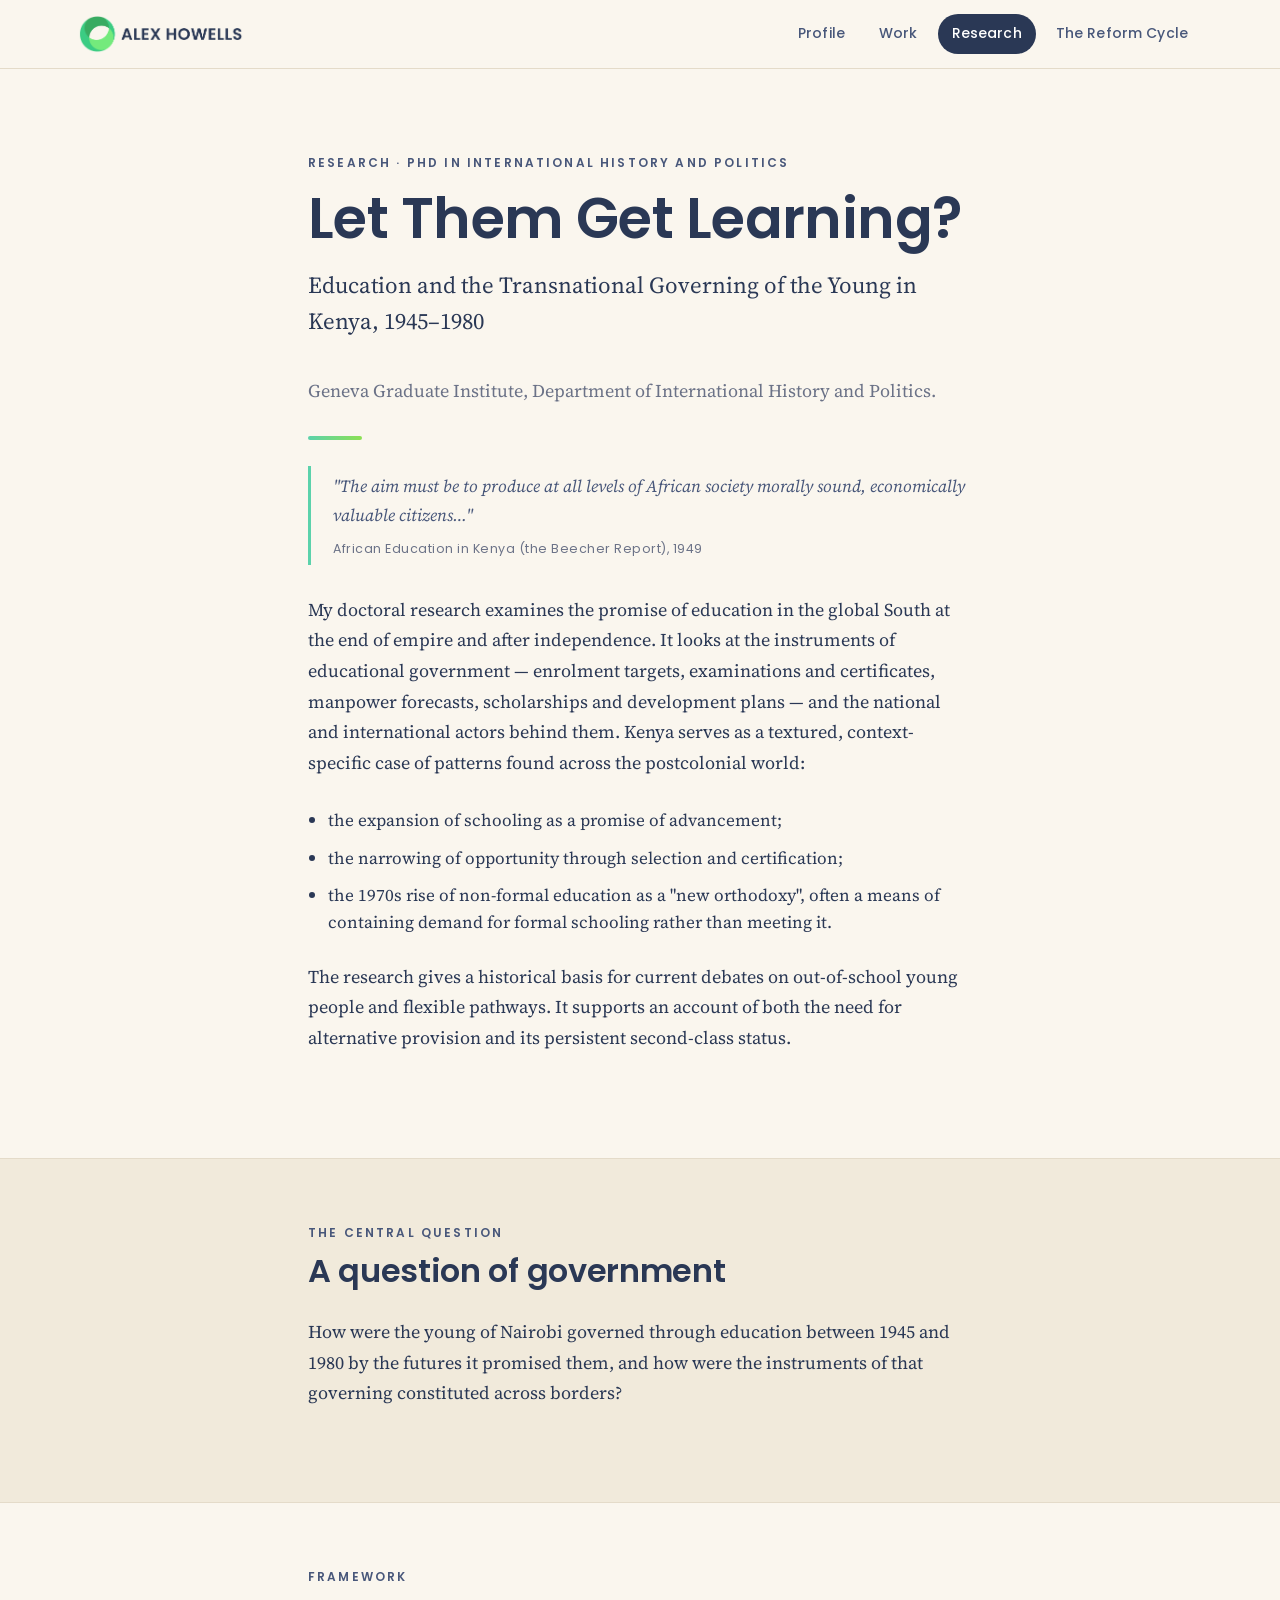
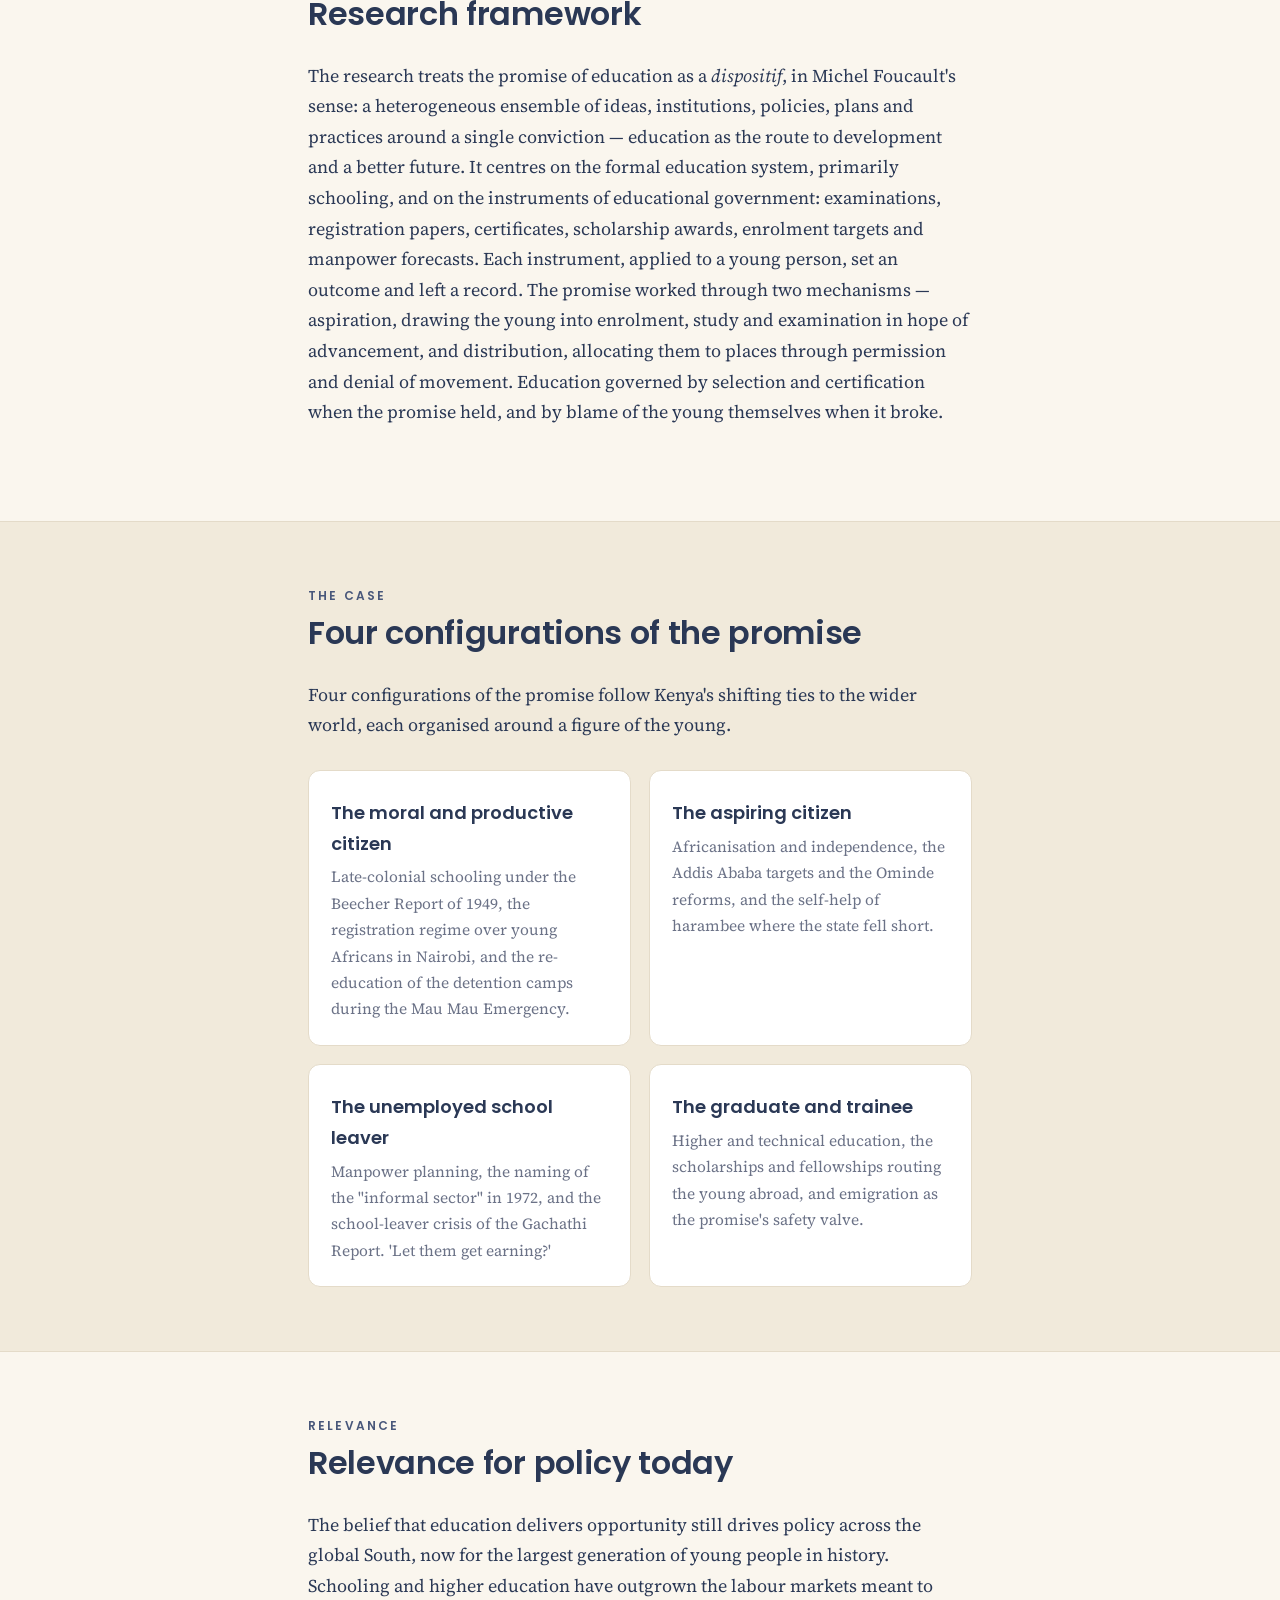
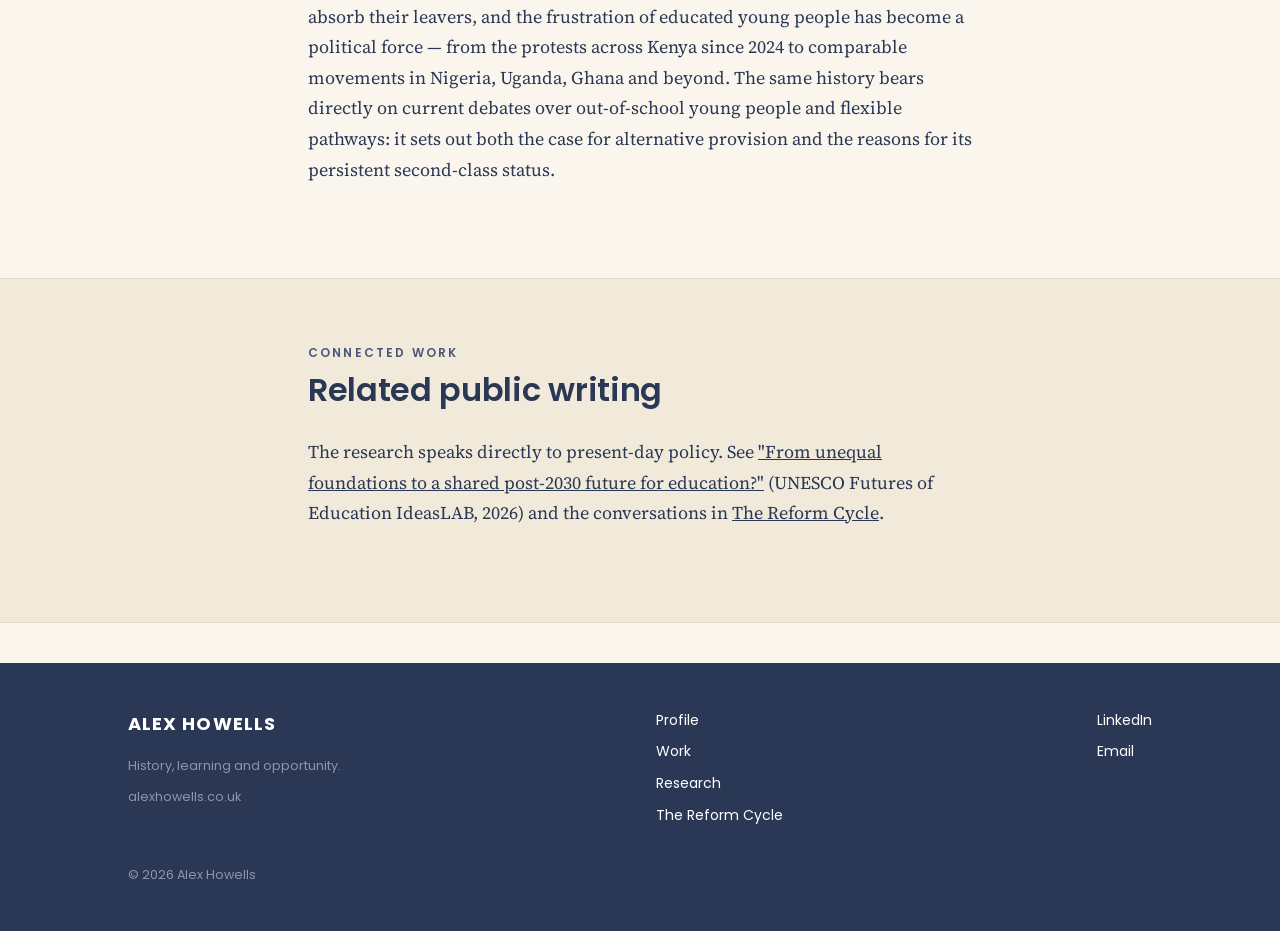
==== commit 50428110: "Reframe site: lifelong learning and non-formal education first" ====
--- a/research/index.html
+++ b/research/index.html
@@ -4,21 +4,19 @@
 <meta charset="UTF-8">
 <meta name="viewport" content="width=device-width, initial-scale=1.0">
 <title>Research: Let Them Get Learning? — Alex Howells</title>
-<meta name="description" content="A transnational history of the promise of education to the young in Kenya, 1945–1980 — a deep case of a global South pattern, and what its failures meant for people and for political order.">
+<meta name="description" content="Doctoral research on the promise of education in the global South at the end of empire and after independence — the instruments of educational government, and the historical roots of today's debates on out-of-school youth and flexible pathways.">
 <link rel="canonical" href="https://alexhowells.co.uk/research/">
 <meta property="og:type" content="website">
-<meta property="og:title" content="Let Them Get Learning? The Promise of Education in Kenya and the World, 1945–1980">
-<meta property="og:description" content="Doctoral research at the Geneva Graduate Institute on the promise of education in Kenya, 1945–1980, and what it reveals about educating the young across the global South.">
+<meta property="og:title" content="Let Them Get Learning? Education and the Transnational Governing of the Young in Kenya, 1945–1980">
+<meta property="og:description" content="Doctoral research on the promise of education in the global South — its instruments of government, and the historical roots of debates on out-of-school youth and flexible pathways.">
 <meta property="og:url" content="https://alexhowells.co.uk/research/">
 <meta property="og:image" content="https://alexhowells.co.uk/logo.png">
+<meta property="og:image:alt" content="Alex Howells">
+<meta property="og:locale" content="en_GB">
+<meta property="og:site_name" content="Alex Howells">
 <meta name="twitter:card" content="summary_large_image">
-<meta name="author" content="Alex Howells">
-<meta name="robots" content="index, follow, max-image-preview:large">
-<meta property="og:site_name" content="Alex Howells">
-<meta property="og:locale" content="en_GB">
-<meta property="og:image:alt" content="Alex Howells">
-<meta name="twitter:title" content="Let Them Get Learning? The Promise of Education in Kenya and the World, 1945–1980">
-<meta name="twitter:description" content="Doctoral research at the Geneva Graduate Institute on the promise of education in Kenya, 1945–1980, and what it reveals about educating the young across the global South.">
+<meta name="twitter:title" content="Let Them Get Learning? — Alex Howells">
+<meta name="twitter:description" content="Doctoral research on the promise of education in the global South — its instruments of government, and the historical roots of debates on out-of-school youth and flexible pathways.">
 <meta name="twitter:image" content="https://alexhowells.co.uk/logo.png">
 <link rel="icon" type="image/png" href="/favicon.png">
 <link rel="apple-touch-icon" href="/favicon.png">
@@ -26,8 +24,13 @@
 <link rel="preconnect" href="https://fonts.gstatic.com" crossorigin>
 <link href="https://fonts.googleapis.com/css2?family=Poppins:wght@400;500;600;700&family=Source+Serif+4:opsz,wght@8..60,400;8..60,500;8..60,600&display=swap" rel="stylesheet">
 <link rel="stylesheet" href="/styles.css">
+<style>
+  .patterns{margin:4px 0 0;padding-left:1.1em;}
+  .patterns li{margin-bottom:.6em;font-size:17px;line-height:1.6;}
+</style>
 </head>
 <body>
+
 <header class="site">
   <div class="bar">
     <a class="brand" href="/"><img src="/logo.png" alt="Alex Howells" class="logo-img"></a>
@@ -39,82 +42,113 @@
     </nav>
   </div>
 </header>
+
 <main>
-  <section class="hero" style="padding-bottom:24px;">
+  <section class="hero">
     <div class="narrow">
       <div class="eyebrow navy">Research · PhD in International History and Politics</div>
       <h1 class="display">Let Them Get Learning?</h1>
-      <p class="lead" style="margin-top:-6px;">The Promise of Education in Kenya and the World, 1945–1980</p>
+      <p class="lead">Education and the Transnational Governing of the Young in Kenya, 1945–1980</p>
+      <p class="muted">Geneva Graduate Institute, Department of International History and Politics.</p>
       <div class="accent-rule" style="margin-top:22px;"></div>
-      <p class="muted">Geneva Graduate Institute, Department of International History and Politics.</p>
+      <div class="epigraph">"The aim must be to produce at all levels of African society morally sound, economically
+        valuable citizens…"<cite>African Education in Kenya (the Beecher Report), 1949</cite></div>
+
+      <p>My doctoral research examines the promise of education in the global South at the end of empire and after
+        independence. It looks at the instruments of educational government — enrolment targets, examinations and
+        certificates, manpower forecasts, scholarships and development plans — and the national and international actors
+        behind them. Kenya serves as a textured, context-specific case of patterns found across the postcolonial
+        world:</p>
+
+      <ul class="patterns">
+        <li>the expansion of schooling as a promise of advancement;</li>
+        <li>the narrowing of opportunity through selection and certification;</li>
+        <li>the 1970s rise of non-formal education as a "new orthodoxy", often a means of containing demand for formal schooling rather than meeting it.</li>
+      </ul>
+
+      <p style="margin-top:1.4em;">The research gives a historical basis for current debates on out-of-school young
+        people and flexible pathways. It supports an account of both the need for alternative provision and its
+        persistent second-class status.</p>
     </div>
   </section>
-  <section style="padding-top:6px;">
+
+  <section class="band">
     <div class="narrow">
-      <div class="epigraph">
-        "The aim must be to produce at all levels of African society morally sound, economically valuable citizens…"
-        <cite>African Education in Kenya (the Beecher Report), 1949</cite>
-      </div>
-      <p class="lead">This study investigates the promise of education as a transnationally influenced, continuously
-        redefined series of possibilities for young Kenyans between 1945 and 1980.</p>
-      <p>It considers how different futures were proffered through education from colonialism to independence and a new
-        era of global governance, with a particular focus on how relationships with the wider world reshaped the
-        promise and its effects on individuals and society. It follows four
-        overlapping configurations of that promise and argues that education worked as a means of governing the
-        young: a pattern evident across the decolonising global South, of which Kenya is the illustration.</p>
-      <h2 class="sec" style="margin-top:36px;">The central question</h2>
-      <p class="lead" style="color:var(--navy-soft);">How did Kenya's transnational relationships repeatedly redefine
-        the promise of education for development between 1945 and 1980, and with what consequences?</p>
-      <h2 class="sec" style="margin-top:36px;">Research framework</h2>
-      <p>The research is organised around a framework devised for this project. It treats the promise of education as a
-        <em>dispositif</em>, in Michel Foucault's sense: a heterogeneous ensemble of ideas, institutions, policies,
-        plans, material forms and practices that cohered around a shared conviction that education would deliver
-        development, and with it a better future. Each configuration is explored synchronically, reconstructing the
-        actors, institutions and relationships that produced it, and diachronically, following how practices, expectations and political consequences accumulated over time. The framework
-        situates concrete interventions — commissions, plans, expert missions, funding decisions — within the wider
-        promise they served.
-        Read this way, education emerges as a means of governing the young: it secured their consent through the
-        prospect of advancement, while its most consequential failures were political — the instability that followed
-        when advancement did not materialise.</p>
+      <div class="eyebrow navy">The central question</div>
+      <h2 class="sec">A question of government</h2>
+      <p>How were the young of Nairobi governed through education between 1945 and 1980 by the futures it promised them,
+        and how were the instruments of that governing constituted across borders?</p>
     </div>
   </section>
+
+  <section>
+    <div class="narrow">
+      <div class="eyebrow navy">Framework</div>
+      <h2 class="sec">Research framework</h2>
+      <p>The research treats the promise of education as a <em>dispositif</em>, in Michel Foucault's sense: a
+        heterogeneous ensemble of ideas, institutions, policies, plans and practices around a single conviction —
+        education as the route to development and a better future. It centres on the formal education system,
+        primarily schooling, and on the instruments of educational government: examinations, registration papers,
+        certificates, scholarship awards, enrolment targets and manpower forecasts. Each instrument, applied to a young
+        person, set an outcome and left a record. The promise worked through two mechanisms — aspiration, drawing the
+        young into enrolment, study and examination in hope of advancement, and distribution, allocating them to places
+        through permission and denial of movement. Education governed by selection and certification when the promise
+        held, and by blame of the young themselves when it broke.</p>
+    </div>
+  </section>
+
   <section class="band">
     <div class="narrow">
+      <div class="eyebrow navy">The case</div>
       <h2 class="sec">Four configurations of the promise</h2>
-      <p class="muted" style="margin-bottom:24px;">The study reconstructs four configurations of the
-        promise as Kenya's ties to the
-        wider world shifted.</p>
+      <p>Four configurations of the promise follow Kenya's shifting ties to the wider world, each organised around a
+        figure of the young.</p>
       <div class="chapters">
-        <div class="chap"><h3>Late colonial education: the developmental subject and the disloyal</h3>
-          <p>The educational settlement codified by the Beecher Report of 1949 and its coercive defence during the Mau Mau Emergency, when re-education in the detention camps drew international scrutiny.</p></div>
-        <div class="chap"><h3>Africanisation and harambee</h3>
-          <p>Independence recast education as a national and Pan-African project, pursued with UNESCO and across the continent and, where the state fell short, taken up through the community self-help of harambee.</p></div>
-        <div class="chap"><h3>Productivity, manpower and education for the economy</h3>
-          <p>Schooling recast as economic input through manpower planning, and the school-leaver crisis that followed. ‘Let them get earning?’</p></div>
-        <div class="chap"><h3>The university, the graduate and emigration</h3>
-          <p>Higher education, the graduate the state both needed and feared, and the emigration — particularly to Britain — that acted as the promise's safety valve.</p></div>
+        <div class="chap">
+          <h3>The moral and productive citizen</h3>
+          <p>Late-colonial schooling under the Beecher Report of 1949, the registration regime over young Africans in Nairobi, and the re-education of the detention camps during the Mau Mau Emergency.</p>
+        </div>
+        <div class="chap">
+          <h3>The aspiring citizen</h3>
+          <p>Africanisation and independence, the Addis Ababa targets and the Ominde reforms, and the self-help of harambee where the state fell short.</p>
+        </div>
+        <div class="chap">
+          <h3>The unemployed school leaver</h3>
+          <p>Manpower planning, the naming of the "informal sector" in 1972, and the school-leaver crisis of the Gachathi Report. 'Let them get earning?'</p>
+        </div>
+        <div class="chap">
+          <h3>The graduate and trainee</h3>
+          <p>Higher and technical education, the scholarships and fellowships routing the young abroad, and emigration as the promise's safety valve.</p>
+        </div>
       </div>
     </div>
   </section>
+
   <section>
     <div class="narrow">
-      <h2 class="sec">Why it matters now</h2>
-      <p>The conviction that education delivers opportunity still drives policy across the global South, now for the
-        largest generation of young people in history. In much of Africa, schooling and higher education are not leading to the (implicitly or explicitly) promised futures of rewarding job opportuinities and secure livelihoods, and the frustration of educated young people has become a political force — from Kenya's
-        protests since 2024 to movements across the region. What is now a crisis of the present has echoes in a generations-old
-        pattern whose origins are traced by this study.</p>
+      <div class="eyebrow navy">Relevance</div>
+      <h2 class="sec">Relevance for policy today</h2>
+      <p>The belief that education delivers opportunity still drives policy across the global South, now for the largest
+        generation of young people in history. Schooling and higher education have outgrown the labour markets meant to
+        absorb their leavers, and the frustration of educated young people has become a political force — from the
+        protests across Kenya since 2024 to comparable movements in Nigeria, Uganda, Ghana and beyond. The same history
+        bears directly on current debates over out-of-school young people and flexible pathways: it sets out both the
+        case for alternative provision and the reasons for its persistent second-class status.</p>
     </div>
   </section>
+
   <section class="band">
     <div class="narrow">
+      <div class="eyebrow navy">Connected work</div>
       <h2 class="sec">Related public writing</h2>
-      <p>The research connects directly to present-day debates. See
-        <a href="https://www.unesco.org/en/articles/unequal-foundations-shared-post-2030-future-education" target="_blank" style="text-decoration:underline;">"From unequal foundations to a shared post-2030 future for education?"</a>
+      <p>The research speaks directly to present-day policy. See
+        <a href="https://www.unesco.org/en/articles/unequal-foundations-shared-post-2030-future-education">"From unequal foundations to a shared post-2030 future for education?"</a>
         (UNESCO Futures of Education IdeasLAB, 2026) and the conversations in
-        <a href="/the-reform-cycle/" style="text-decoration:underline;">The Reform Cycle</a>.</p>
+        <a href="https://alexhowells.co.uk/the-reform-cycle/">The Reform Cycle</a>.</p>
     </div>
   </section>
 </main>
+
 <footer class="site">
   <div class="wrap">
     <div class="cols">
@@ -136,6 +170,7 @@
     <small style="display:block;margin-top:28px;">© <span id="yr"></span> Alex Howells</small>
   </div>
 </footer>
+
 <script>document.getElementById('yr').textContent=new Date().getFullYear();</script>
 </body>
 </html>
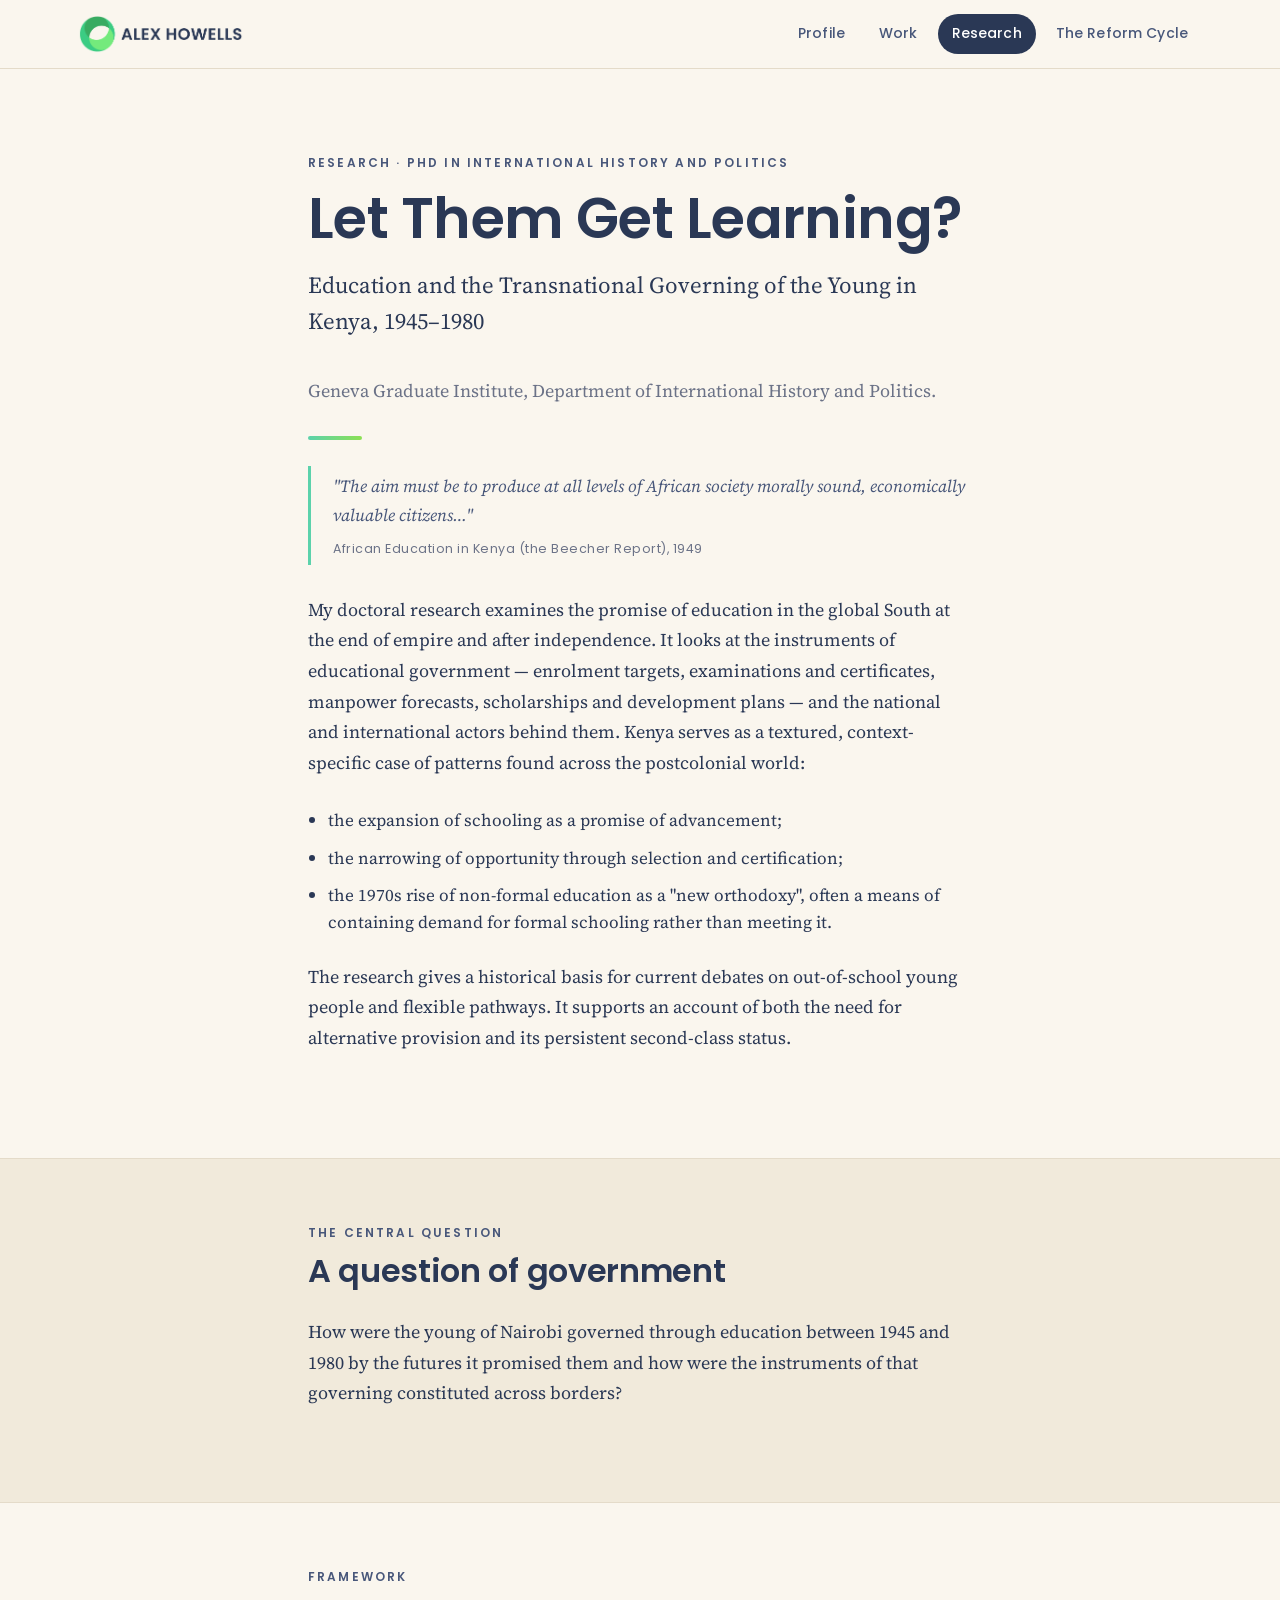
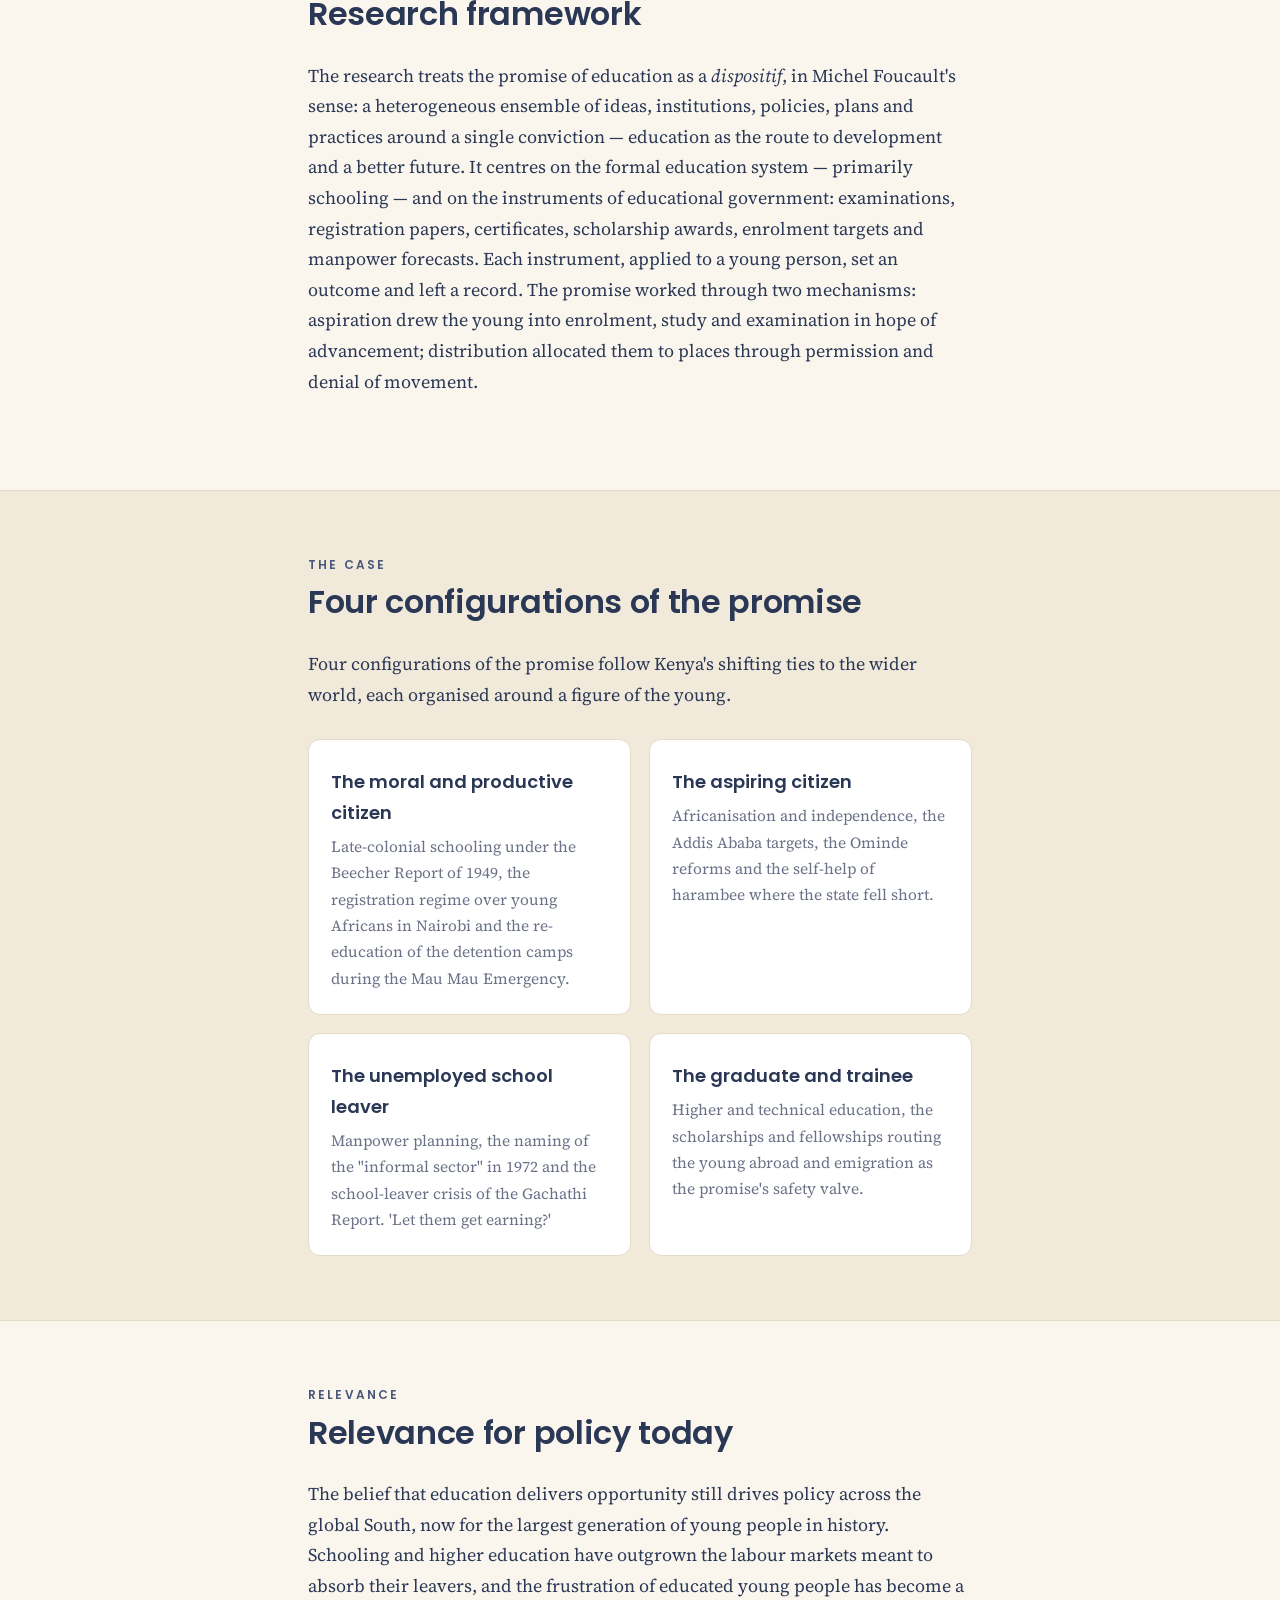
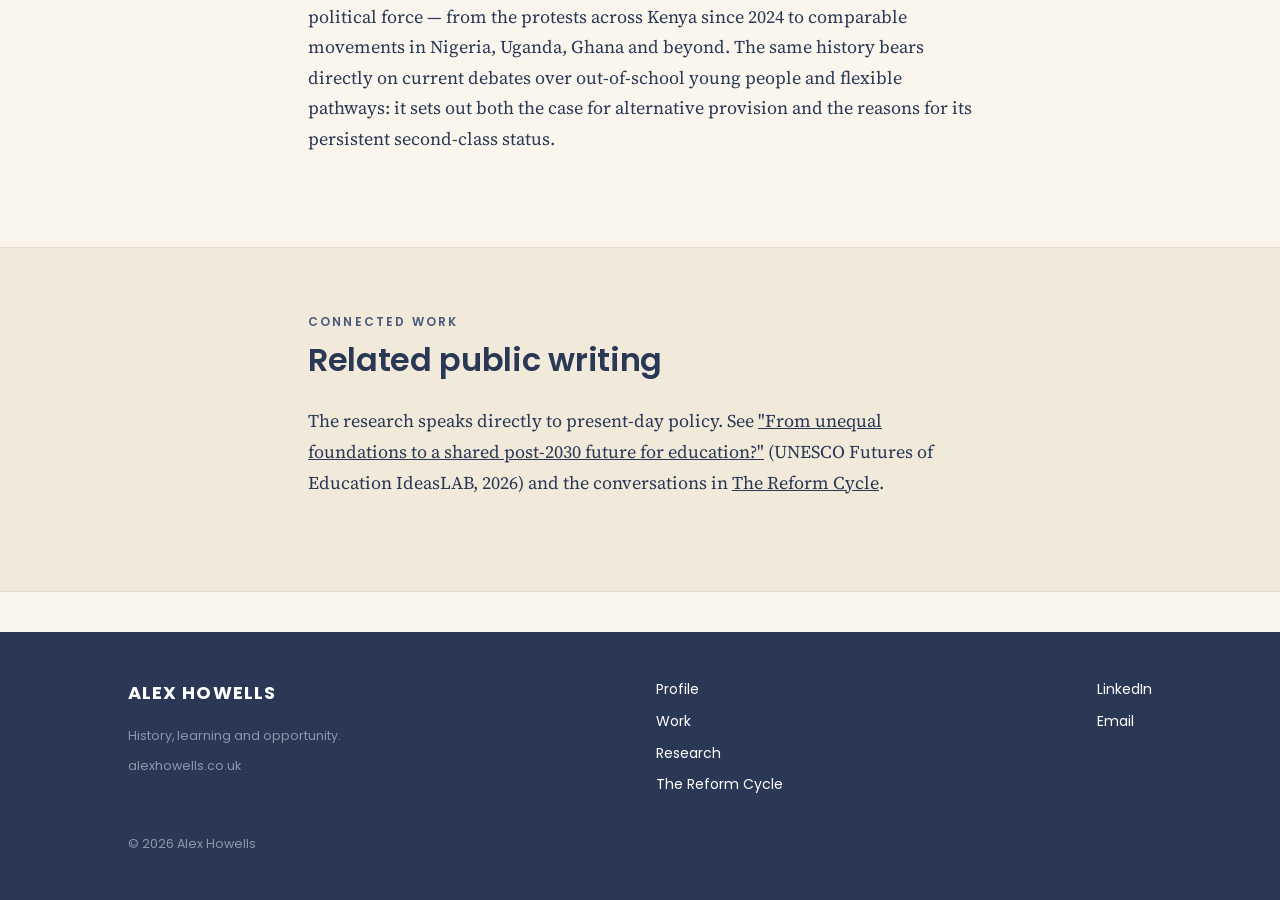
==== commit 30080c3e: "Remove serial/pre-‘and’ commas site-wide; drop institutions from home" ====
--- a/research/index.html
+++ b/research/index.html
@@ -4,11 +4,11 @@
 <meta charset="UTF-8">
 <meta name="viewport" content="width=device-width, initial-scale=1.0">
 <title>Research: Let Them Get Learning? — Alex Howells</title>
-<meta name="description" content="Doctoral research on the promise of education in the global South at the end of empire and after independence — the instruments of educational government, and the historical roots of today's debates on out-of-school youth and flexible pathways.">
+<meta name="description" content="Doctoral research on the promise of education in the global South at the end of empire and after independence — the instruments of educational government and the historical roots of today's debates on out-of-school youth and flexible pathways.">
 <link rel="canonical" href="https://alexhowells.co.uk/research/">
 <meta property="og:type" content="website">
 <meta property="og:title" content="Let Them Get Learning? Education and the Transnational Governing of the Young in Kenya, 1945–1980">
-<meta property="og:description" content="Doctoral research on the promise of education in the global South — its instruments of government, and the historical roots of debates on out-of-school youth and flexible pathways.">
+<meta property="og:description" content="Doctoral research on the promise of education in the global South — its instruments of government and the historical roots of debates on out-of-school youth and flexible pathways.">
 <meta property="og:url" content="https://alexhowells.co.uk/research/">
 <meta property="og:image" content="https://alexhowells.co.uk/logo.png">
 <meta property="og:image:alt" content="Alex Howells">
@@ -16,7 +16,7 @@
 <meta property="og:site_name" content="Alex Howells">
 <meta name="twitter:card" content="summary_large_image">
 <meta name="twitter:title" content="Let Them Get Learning? — Alex Howells">
-<meta name="twitter:description" content="Doctoral research on the promise of education in the global South — its instruments of government, and the historical roots of debates on out-of-school youth and flexible pathways.">
+<meta name="twitter:description" content="Doctoral research on the promise of education in the global South — its instruments of government and the historical roots of debates on out-of-school youth and flexible pathways.">
 <meta name="twitter:image" content="https://alexhowells.co.uk/logo.png">
 <link rel="icon" type="image/png" href="/favicon.png">
 <link rel="apple-touch-icon" href="/favicon.png">
@@ -76,7 +76,7 @@
     <div class="narrow">
       <div class="eyebrow navy">The central question</div>
       <h2 class="sec">A question of government</h2>
-      <p>How were the young of Nairobi governed through education between 1945 and 1980 by the futures it promised them,
+      <p>How were the young of Nairobi governed through education between 1945 and 1980 by the futures it promised them
         and how were the instruments of that governing constituted across borders?</p>
     </div>
   </section>
@@ -87,13 +87,12 @@
       <h2 class="sec">Research framework</h2>
       <p>The research treats the promise of education as a <em>dispositif</em>, in Michel Foucault's sense: a
         heterogeneous ensemble of ideas, institutions, policies, plans and practices around a single conviction —
-        education as the route to development and a better future. It centres on the formal education system,
-        primarily schooling, and on the instruments of educational government: examinations, registration papers,
+        education as the route to development and a better future. It centres on the formal education system —
+        primarily schooling — and on the instruments of educational government: examinations, registration papers,
         certificates, scholarship awards, enrolment targets and manpower forecasts. Each instrument, applied to a young
-        person, set an outcome and left a record. The promise worked through two mechanisms — aspiration, drawing the
-        young into enrolment, study and examination in hope of advancement, and distribution, allocating them to places
-        through permission and denial of movement. Education governed by selection and certification when the promise
-        held, and by blame of the young themselves when it broke.</p>
+        person, set an outcome and left a record. The promise worked through two mechanisms: aspiration drew the young
+        into enrolment, study and examination in hope of advancement; distribution allocated them to places through
+        permission and denial of movement.</p>
     </div>
   </section>
 
@@ -106,19 +105,19 @@
       <div class="chapters">
         <div class="chap">
           <h3>The moral and productive citizen</h3>
-          <p>Late-colonial schooling under the Beecher Report of 1949, the registration regime over young Africans in Nairobi, and the re-education of the detention camps during the Mau Mau Emergency.</p>
+          <p>Late-colonial schooling under the Beecher Report of 1949, the registration regime over young Africans in Nairobi and the re-education of the detention camps during the Mau Mau Emergency.</p>
         </div>
         <div class="chap">
           <h3>The aspiring citizen</h3>
-          <p>Africanisation and independence, the Addis Ababa targets and the Ominde reforms, and the self-help of harambee where the state fell short.</p>
+          <p>Africanisation and independence, the Addis Ababa targets, the Ominde reforms and the self-help of harambee where the state fell short.</p>
         </div>
         <div class="chap">
           <h3>The unemployed school leaver</h3>
-          <p>Manpower planning, the naming of the "informal sector" in 1972, and the school-leaver crisis of the Gachathi Report. 'Let them get earning?'</p>
+          <p>Manpower planning, the naming of the "informal sector" in 1972 and the school-leaver crisis of the Gachathi Report. 'Let them get earning?'</p>
         </div>
         <div class="chap">
           <h3>The graduate and trainee</h3>
-          <p>Higher and technical education, the scholarships and fellowships routing the young abroad, and emigration as the promise's safety valve.</p>
+          <p>Higher and technical education, the scholarships and fellowships routing the young abroad and emigration as the promise's safety valve.</p>
         </div>
       </div>
     </div>
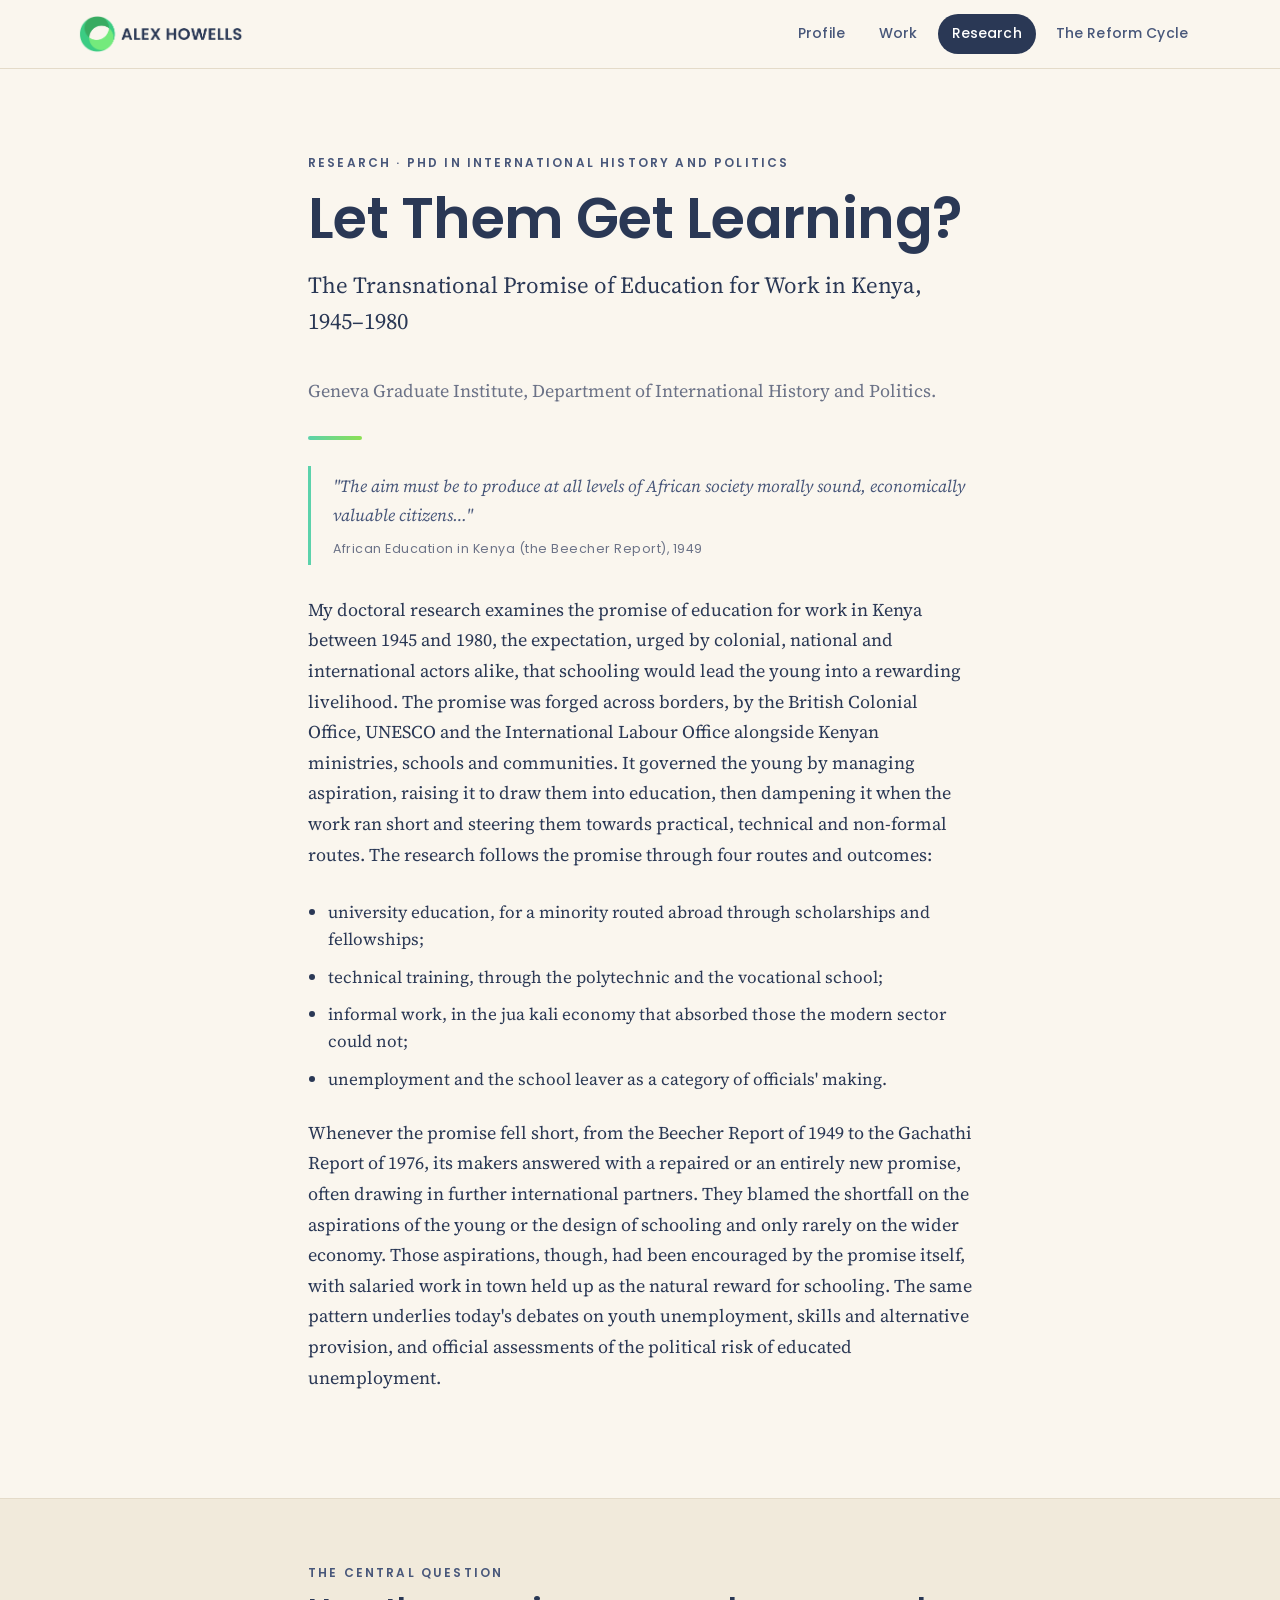
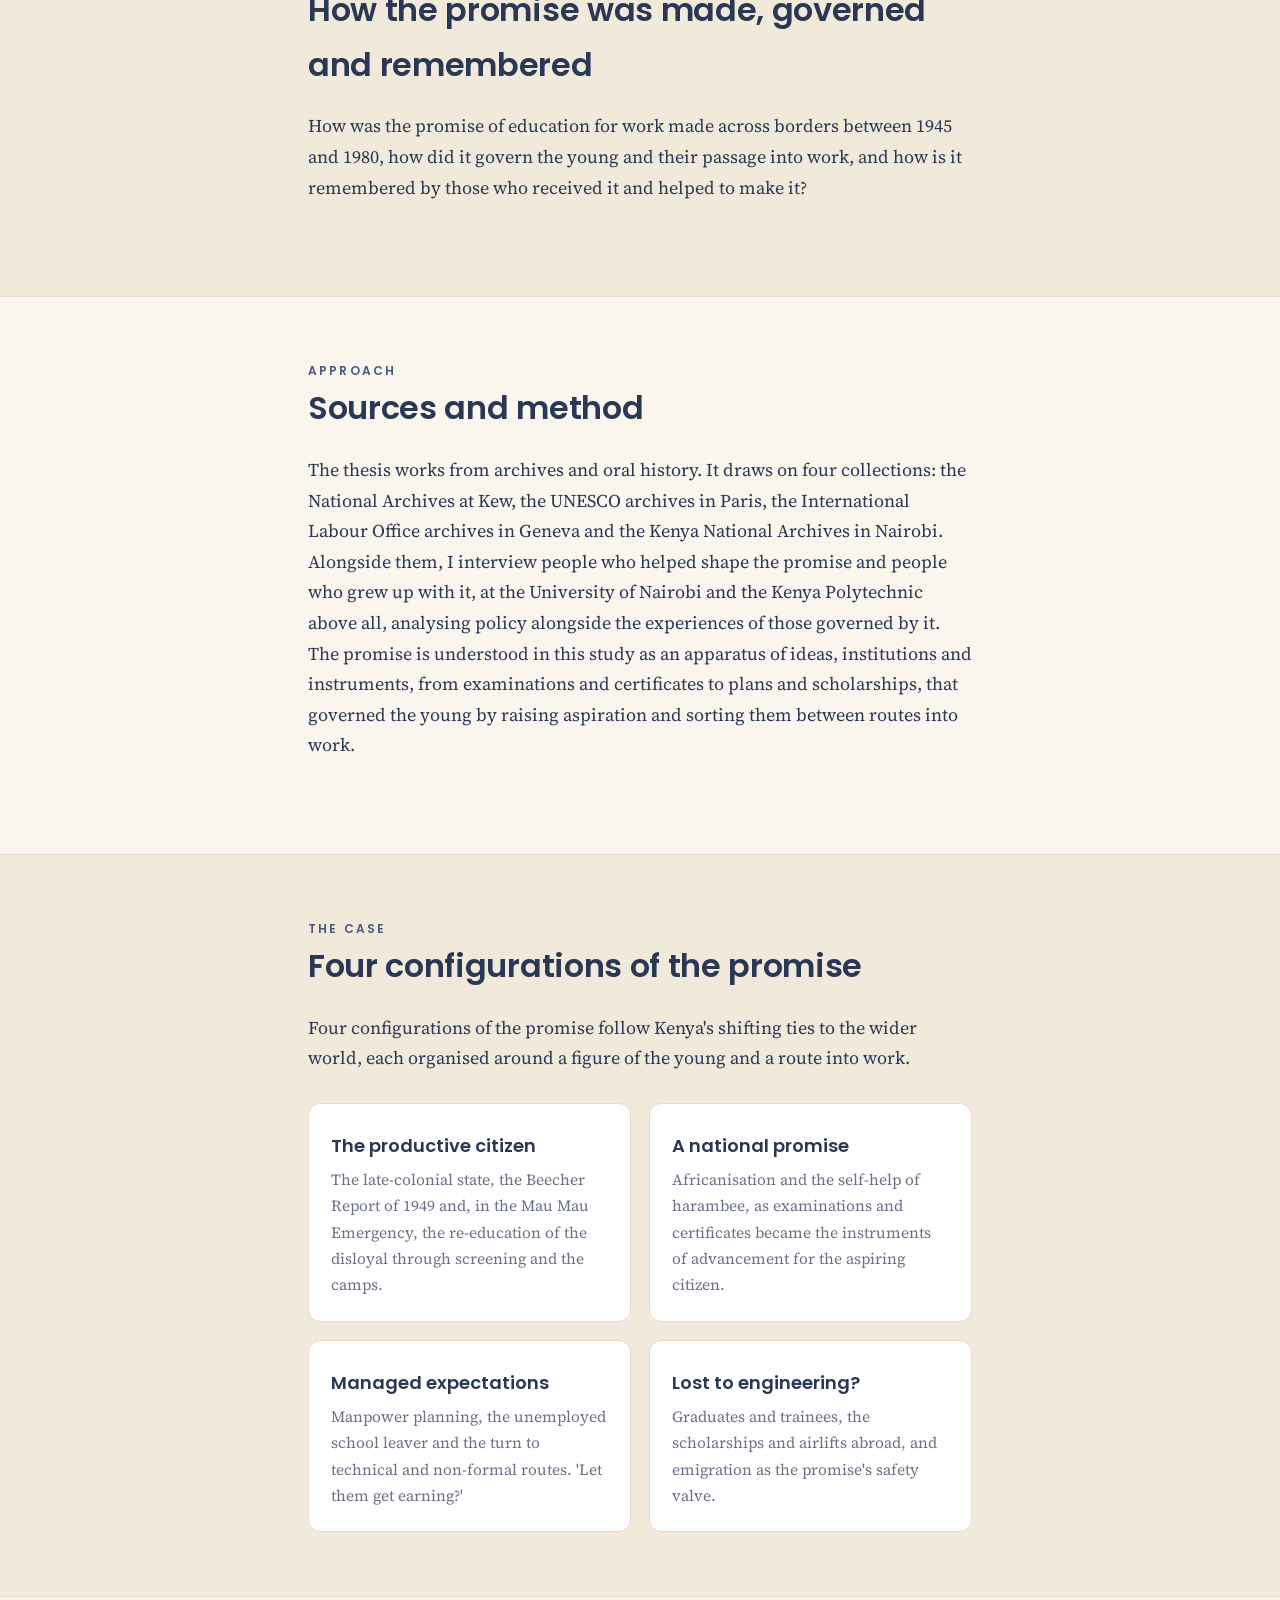
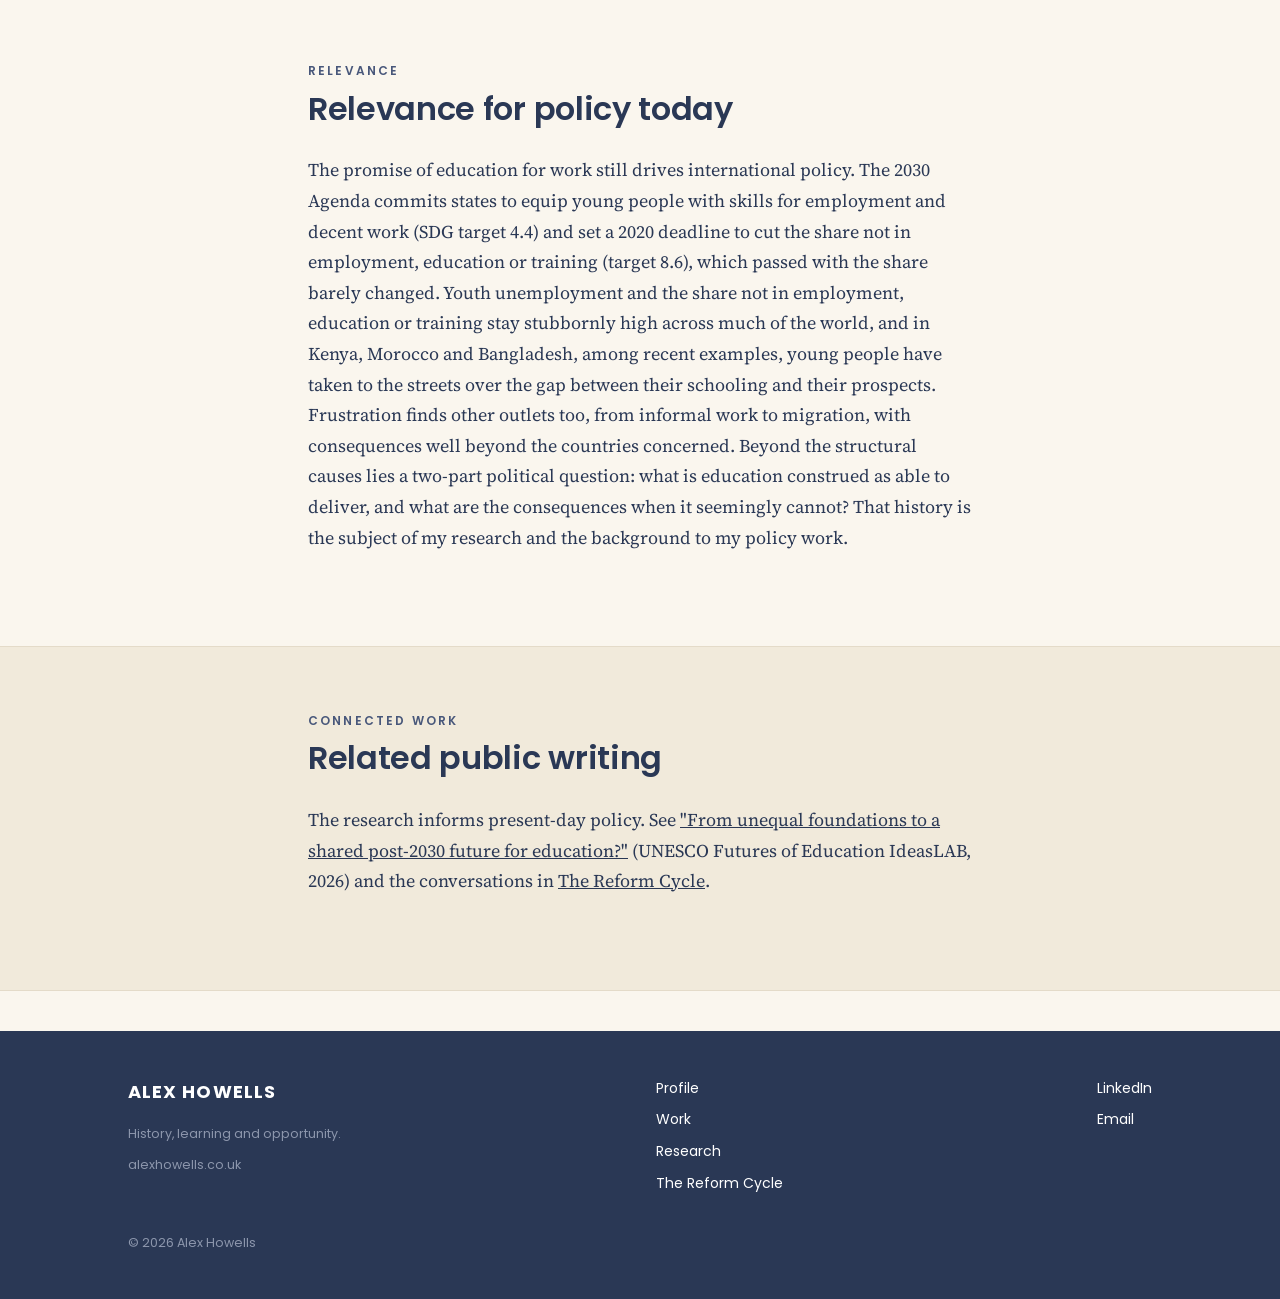
==== commit a850fbe4: "Reframe site around the transnational promise of education for work Home, Work and Research rewritte" ====
--- a/research/index.html
+++ b/research/index.html
@@ -4,11 +4,11 @@
 <meta charset="UTF-8">
 <meta name="viewport" content="width=device-width, initial-scale=1.0">
 <title>Research: Let Them Get Learning? — Alex Howells</title>
-<meta name="description" content="Doctoral research on the promise of education in the global South at the end of empire and after independence — the instruments of educational government and the historical roots of today's debates on out-of-school youth and flexible pathways.">
+<meta name="description" content="Doctoral research on the transnational promise of education for work in Kenya, 1945–1980 — how it was made across borders, how it governed the young and the historical roots of today's debates on youth unemployment, skills and flexible pathways.">
 <link rel="canonical" href="https://alexhowells.co.uk/research/">
 <meta property="og:type" content="website">
-<meta property="og:title" content="Let Them Get Learning? Education and the Transnational Governing of the Young in Kenya, 1945–1980">
-<meta property="og:description" content="Doctoral research on the promise of education in the global South — its instruments of government and the historical roots of debates on out-of-school youth and flexible pathways.">
+<meta property="og:title" content="Let Them Get Learning? The Transnational Promise of Education for Work in Kenya, 1945–1980">
+<meta property="og:description" content="Doctoral research on the transnational promise of education for work in Kenya — how it was made, how it governed the young, and the historical roots of debates on youth unemployment and skills.">
 <meta property="og:url" content="https://alexhowells.co.uk/research/">
 <meta property="og:image" content="https://alexhowells.co.uk/logo.png">
 <meta property="og:image:alt" content="Alex Howells">
@@ -16,7 +16,7 @@
 <meta property="og:site_name" content="Alex Howells">
 <meta name="twitter:card" content="summary_large_image">
 <meta name="twitter:title" content="Let Them Get Learning? — Alex Howells">
-<meta name="twitter:description" content="Doctoral research on the promise of education in the global South — its instruments of government and the historical roots of debates on out-of-school youth and flexible pathways.">
+<meta name="twitter:description" content="Doctoral research on the transnational promise of education for work in Kenya — how it was made, how it governed the young, and the historical roots of debates on youth unemployment and skills.">
 <meta name="twitter:image" content="https://alexhowells.co.uk/logo.png">
 <link rel="icon" type="image/png" href="/favicon.png">
 <link rel="apple-touch-icon" href="/favicon.png">
@@ -48,51 +48,57 @@
     <div class="narrow">
       <div class="eyebrow navy">Research · PhD in International History and Politics</div>
       <h1 class="display">Let Them Get Learning?</h1>
-      <p class="lead">Education and the Transnational Governing of the Young in Kenya, 1945–1980</p>
+      <p class="lead">The Transnational Promise of Education for Work in Kenya, 1945–1980</p>
       <p class="muted">Geneva Graduate Institute, Department of International History and Politics.</p>
       <div class="accent-rule" style="margin-top:22px;"></div>
       <div class="epigraph">"The aim must be to produce at all levels of African society morally sound, economically
         valuable citizens…"<cite>African Education in Kenya (the Beecher Report), 1949</cite></div>
 
-      <p>My doctoral research examines the promise of education in the global South at the end of empire and after
-        independence. It looks at the instruments of educational government — enrolment targets, examinations and
-        certificates, manpower forecasts, scholarships and development plans — and the national and international actors
-        behind them. Kenya serves as a textured, context-specific case of patterns found across the postcolonial
-        world:</p>
+      <p>My doctoral research examines the promise of education for work in Kenya between 1945 and 1980, the
+        expectation, urged by colonial, national and international actors alike, that schooling would lead the young
+        into a rewarding livelihood. The promise was forged across borders, by the British Colonial Office, UNESCO and
+        the International Labour Office alongside Kenyan ministries, schools and communities. It governed the young by
+        managing aspiration, raising it to draw them into education, then dampening it when the work ran short and
+        steering them towards practical, technical and non-formal routes. The research follows the promise through four
+        routes and outcomes:</p>
 
       <ul class="patterns">
-        <li>the expansion of schooling as a promise of advancement;</li>
-        <li>the narrowing of opportunity through selection and certification;</li>
-        <li>the 1970s rise of non-formal education as a "new orthodoxy", often a means of containing demand for formal schooling rather than meeting it.</li>
+        <li>university education, for a minority routed abroad through scholarships and fellowships;</li>
+        <li>technical training, through the polytechnic and the vocational school;</li>
+        <li>informal work, in the jua kali economy that absorbed those the modern sector could not;</li>
+        <li>unemployment and the school leaver as a category of officials' making.</li>
       </ul>
 
-      <p style="margin-top:1.4em;">The research gives a historical basis for current debates on out-of-school young
-        people and flexible pathways. It supports an account of both the need for alternative provision and its
-        persistent second-class status.</p>
+      <p style="margin-top:1.4em;">Whenever the promise fell short, from the Beecher Report of 1949 to the Gachathi
+        Report of 1976, its makers answered with a repaired or an entirely new promise, often drawing in further
+        international partners. They blamed the shortfall on the aspirations of the young or the design of schooling and
+        only rarely on the wider economy. Those aspirations, though, had been encouraged by the promise itself, with
+        salaried work in town held up as the natural reward for schooling. The same pattern underlies today's debates
+        on youth unemployment, skills and alternative provision, and official assessments of the political risk of
+        educated unemployment.</p>
     </div>
   </section>
 
   <section class="band">
     <div class="narrow">
       <div class="eyebrow navy">The central question</div>
-      <h2 class="sec">A question of government</h2>
-      <p>How were the young of Nairobi governed through education between 1945 and 1980 by the futures it promised them
-        and how were the instruments of that governing constituted across borders?</p>
+      <h2 class="sec">How the promise was made, governed and remembered</h2>
+      <p>How was the promise of education for work made across borders between 1945 and 1980, how did it govern the
+        young and their passage into work, and how is it remembered by those who received it and helped to make it?</p>
     </div>
   </section>
 
   <section>
     <div class="narrow">
-      <div class="eyebrow navy">Framework</div>
-      <h2 class="sec">Research framework</h2>
-      <p>The research treats the promise of education as a <em>dispositif</em>, in Michel Foucault's sense: a
-        heterogeneous ensemble of ideas, institutions, policies, plans and practices around a single conviction —
-        education as the route to development and a better future. It centres on the formal education system —
-        primarily schooling — and on the instruments of educational government: examinations, registration papers,
-        certificates, scholarship awards, enrolment targets and manpower forecasts. Each instrument, applied to a young
-        person, set an outcome and left a record. The promise worked through two mechanisms: aspiration drew the young
-        into enrolment, study and examination in hope of advancement; distribution allocated them to places through
-        permission and denial of movement.</p>
+      <div class="eyebrow navy">Approach</div>
+      <h2 class="sec">Sources and method</h2>
+      <p>The thesis works from archives and oral history. It draws on four collections: the National Archives at Kew, the
+        UNESCO archives in Paris, the International Labour Office archives in Geneva and the Kenya National Archives in
+        Nairobi. Alongside them, I interview people who helped shape the promise and people who grew up with it, at the
+        University of Nairobi and the Kenya Polytechnic above all, analysing policy alongside the experiences of those
+        governed by it. The promise is understood in this study as an apparatus of ideas, institutions and instruments,
+        from examinations and certificates to plans and scholarships, that governed the young by raising aspiration and
+        sorting them between routes into work.</p>
     </div>
   </section>
 
@@ -101,23 +107,23 @@
       <div class="eyebrow navy">The case</div>
       <h2 class="sec">Four configurations of the promise</h2>
       <p>Four configurations of the promise follow Kenya's shifting ties to the wider world, each organised around a
-        figure of the young.</p>
+        figure of the young and a route into work.</p>
       <div class="chapters">
         <div class="chap">
-          <h3>The moral and productive citizen</h3>
-          <p>Late-colonial schooling under the Beecher Report of 1949, the registration regime over young Africans in Nairobi and the re-education of the detention camps during the Mau Mau Emergency.</p>
+          <h3>The productive citizen</h3>
+          <p>The late-colonial state, the Beecher Report of 1949 and, in the Mau Mau Emergency, the re-education of the disloyal through screening and the camps.</p>
         </div>
         <div class="chap">
-          <h3>The aspiring citizen</h3>
-          <p>Africanisation and independence, the Addis Ababa targets, the Ominde reforms and the self-help of harambee where the state fell short.</p>
+          <h3>A national promise</h3>
+          <p>Africanisation and the self-help of harambee, as examinations and certificates became the instruments of advancement for the aspiring citizen.</p>
         </div>
         <div class="chap">
-          <h3>The unemployed school leaver</h3>
-          <p>Manpower planning, the naming of the "informal sector" in 1972 and the school-leaver crisis of the Gachathi Report. 'Let them get earning?'</p>
+          <h3>Managed expectations</h3>
+          <p>Manpower planning, the unemployed school leaver and the turn to technical and non-formal routes. 'Let them get earning?'</p>
         </div>
         <div class="chap">
-          <h3>The graduate and trainee</h3>
-          <p>Higher and technical education, the scholarships and fellowships routing the young abroad and emigration as the promise's safety valve.</p>
+          <h3>Lost to engineering?</h3>
+          <p>Graduates and trainees, the scholarships and airlifts abroad, and emigration as the promise's safety valve.</p>
         </div>
       </div>
     </div>
@@ -127,12 +133,15 @@
     <div class="narrow">
       <div class="eyebrow navy">Relevance</div>
       <h2 class="sec">Relevance for policy today</h2>
-      <p>The belief that education delivers opportunity still drives policy across the global South, now for the largest
-        generation of young people in history. Schooling and higher education have outgrown the labour markets meant to
-        absorb their leavers, and the frustration of educated young people has become a political force — from the
-        protests across Kenya since 2024 to comparable movements in Nigeria, Uganda, Ghana and beyond. The same history
-        bears directly on current debates over out-of-school young people and flexible pathways: it sets out both the
-        case for alternative provision and the reasons for its persistent second-class status.</p>
+      <p>The promise of education for work still drives international policy. The 2030 Agenda commits states to equip
+        young people with skills for employment and decent work (SDG target 4.4) and set a 2020 deadline to cut the
+        share not in employment, education or training (target 8.6), which passed with the share barely changed. Youth
+        unemployment and the share not in employment, education or training stay stubbornly high across much of the
+        world, and in Kenya, Morocco and Bangladesh, among recent examples, young people have taken to the streets over
+        the gap between their schooling and their prospects. Frustration finds other outlets too, from informal work to
+        migration, with consequences well beyond the countries concerned. Beyond the structural causes lies a two-part
+        political question: what is education construed as able to deliver, and what are the consequences when it
+        seemingly cannot? That history is the subject of my research and the background to my policy work.</p>
     </div>
   </section>
 
@@ -140,7 +149,7 @@
     <div class="narrow">
       <div class="eyebrow navy">Connected work</div>
       <h2 class="sec">Related public writing</h2>
-      <p>The research speaks directly to present-day policy. See
+      <p>The research informs present-day policy. See
         <a href="https://www.unesco.org/en/articles/unequal-foundations-shared-post-2030-future-education">"From unequal foundations to a shared post-2030 future for education?"</a>
         (UNESCO Futures of Education IdeasLAB, 2026) and the conversations in
         <a href="https://alexhowells.co.uk/the-reform-cycle/">The Reform Cycle</a>.</p>
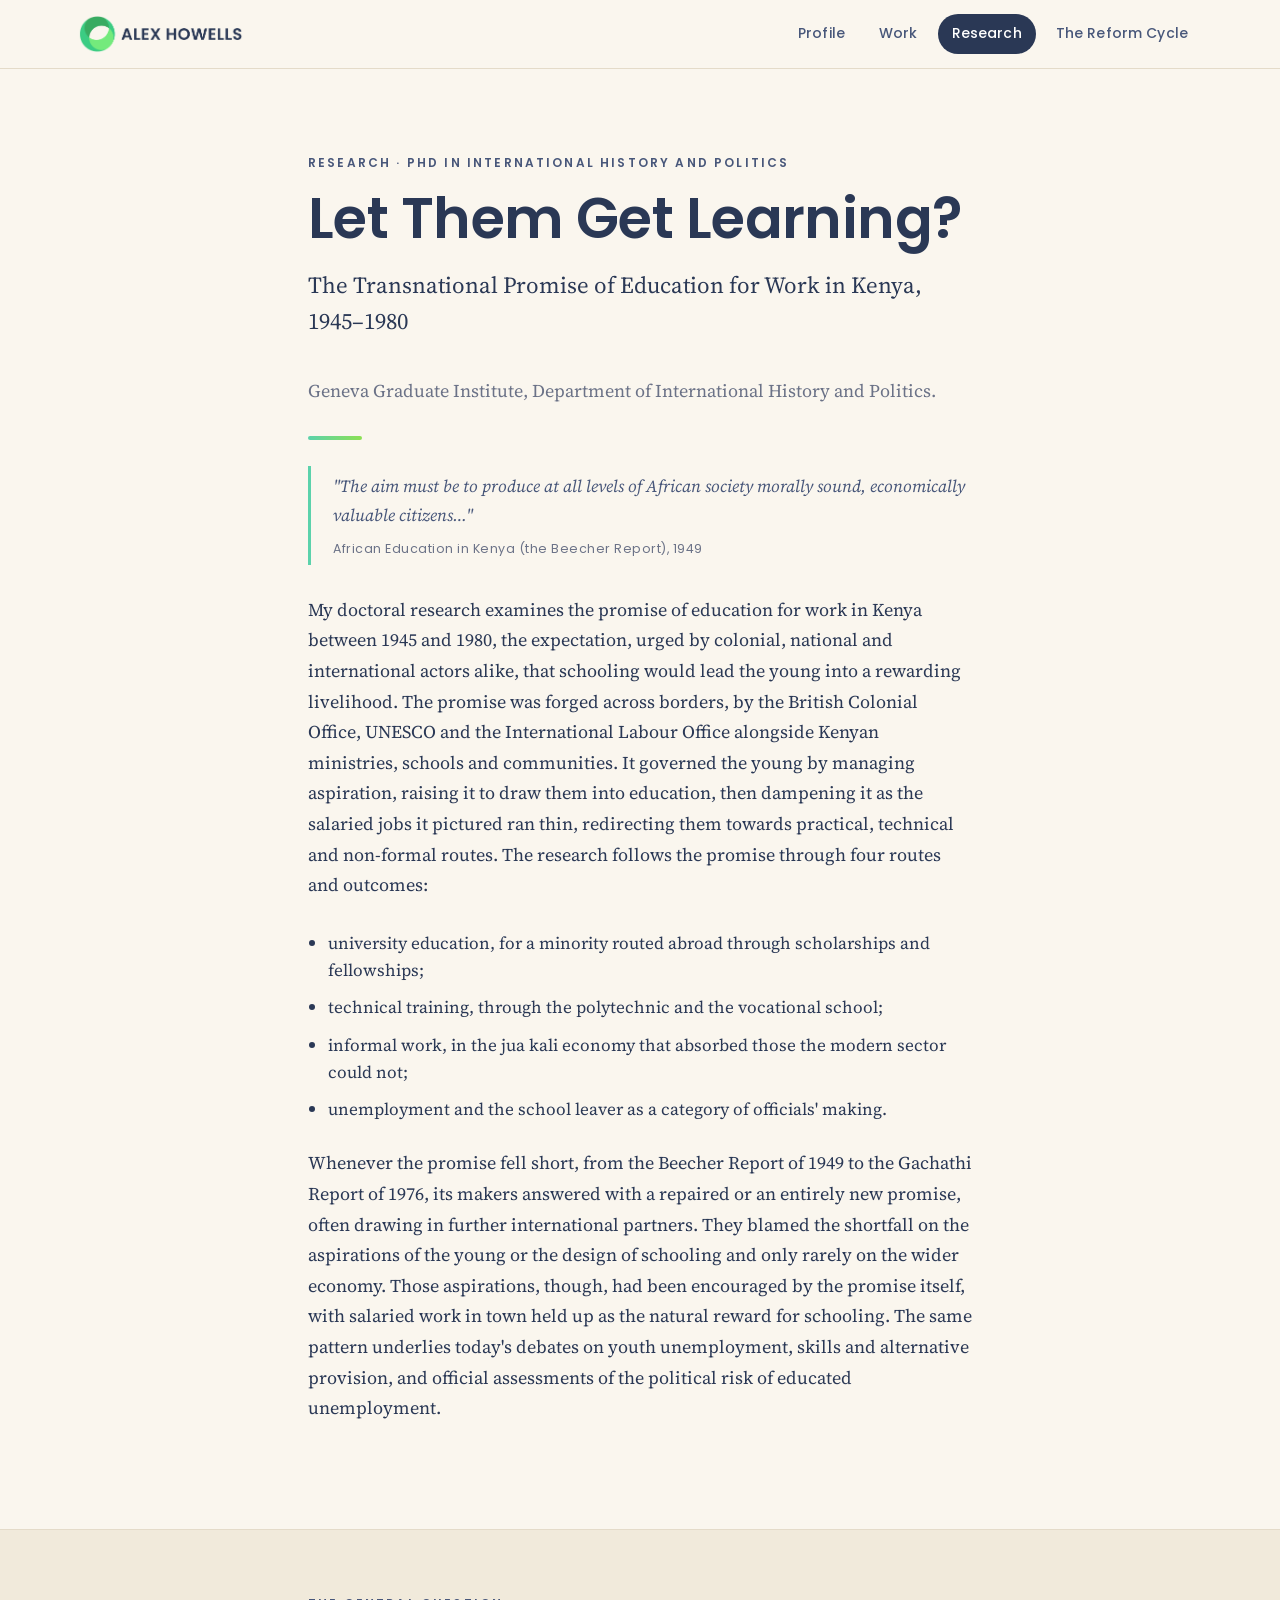
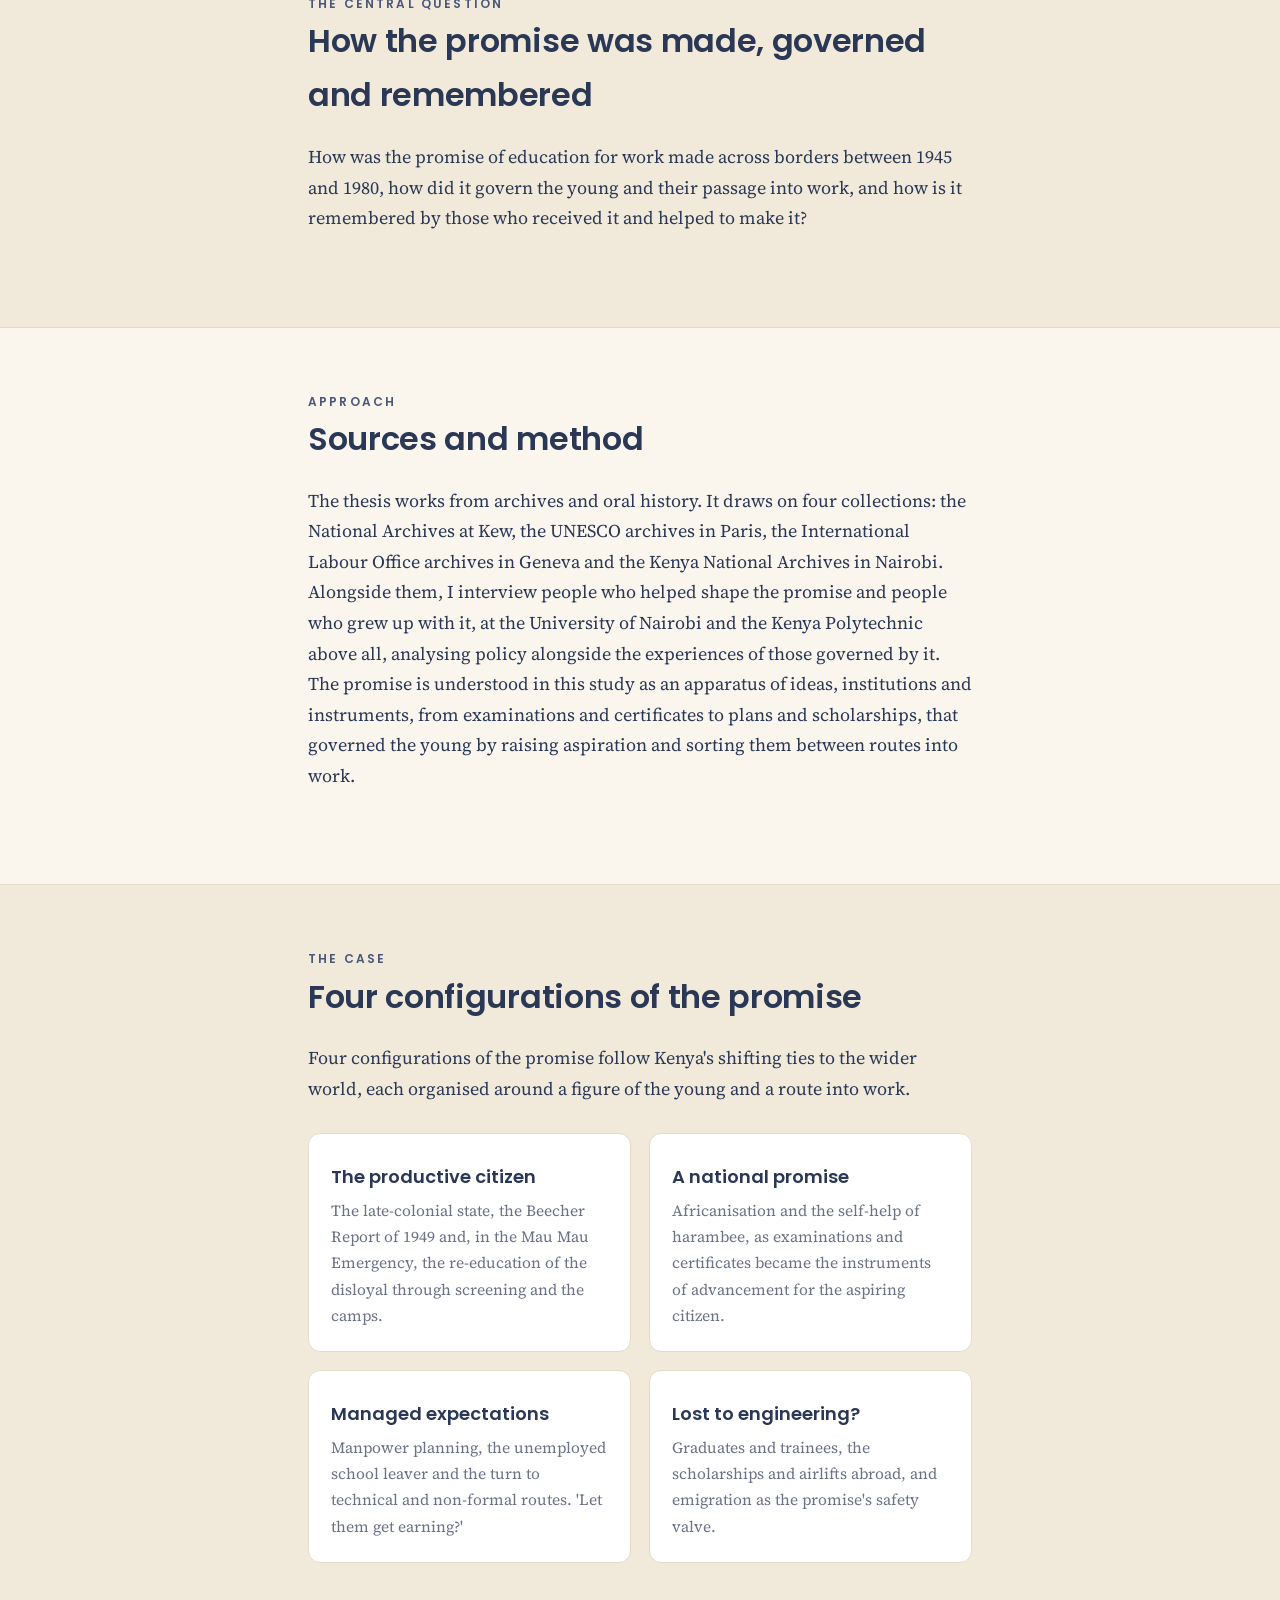
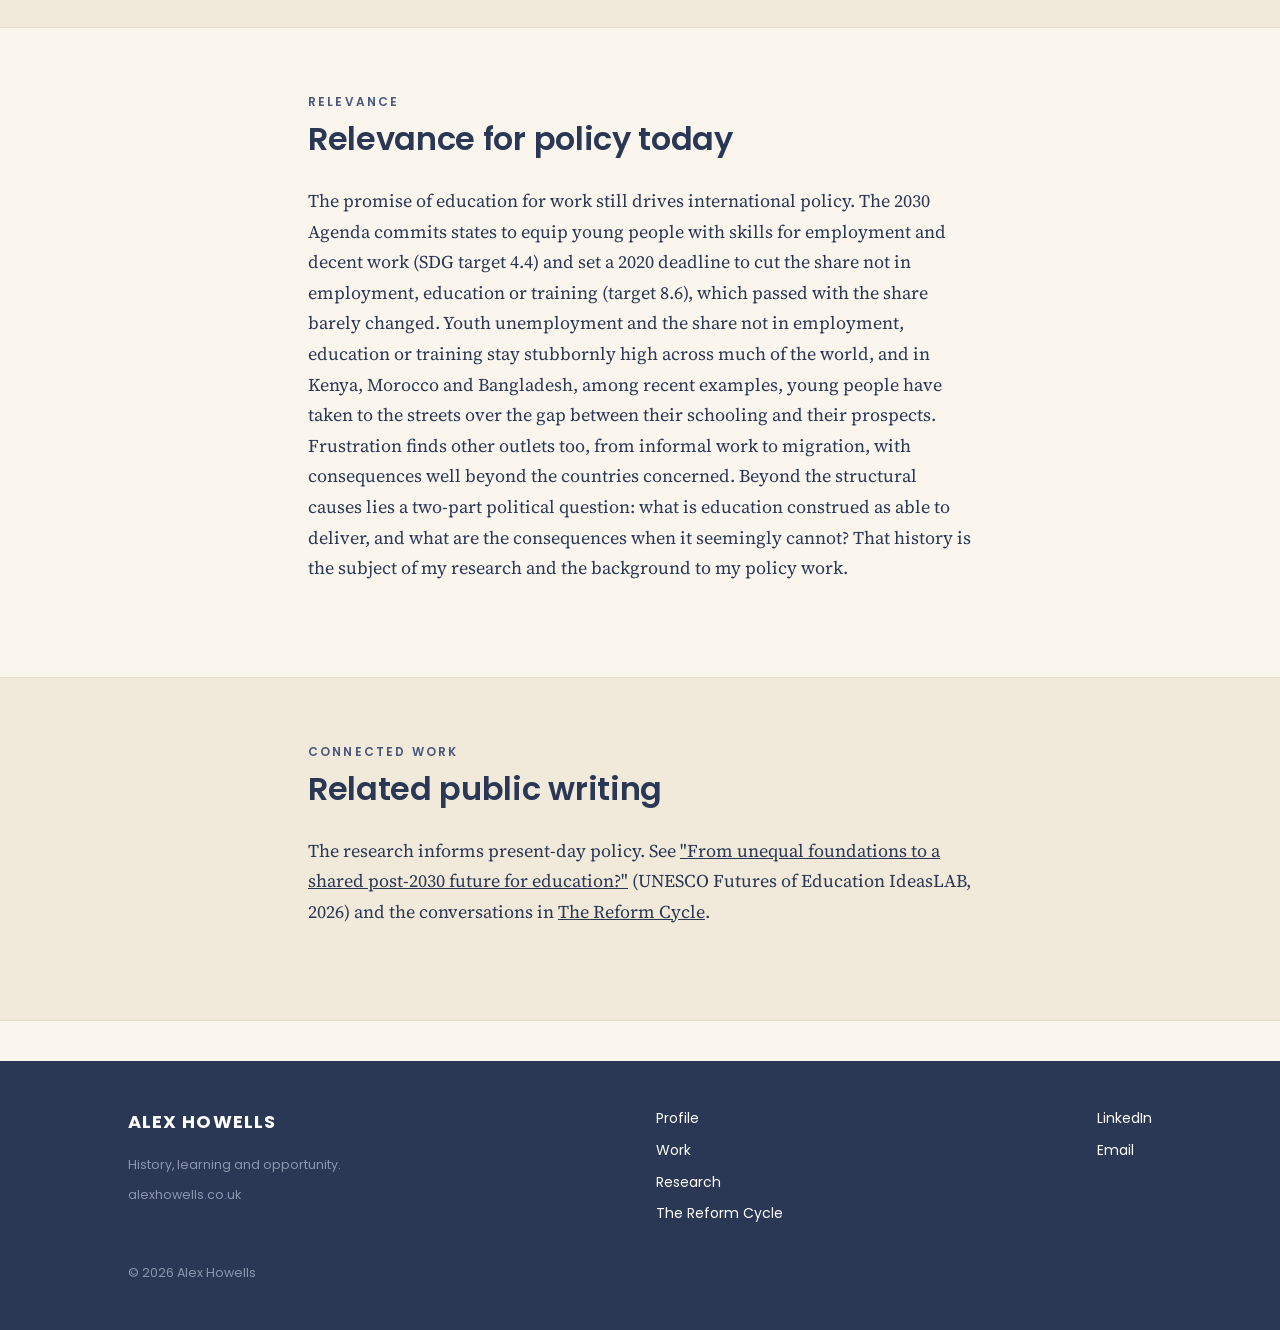
==== commit 6cb7af4e: "Sharpen home intro; tighten second paragraph; add education-to-work substance" ====
--- a/research/index.html
+++ b/research/index.html
@@ -58,8 +58,8 @@
         expectation, urged by colonial, national and international actors alike, that schooling would lead the young
         into a rewarding livelihood. The promise was forged across borders, by the British Colonial Office, UNESCO and
         the International Labour Office alongside Kenyan ministries, schools and communities. It governed the young by
-        managing aspiration, raising it to draw them into education, then dampening it when the work ran short and
-        steering them towards practical, technical and non-formal routes. The research follows the promise through four
+        managing aspiration, raising it to draw them into education, then dampening it as the salaried jobs it pictured
+        ran thin, redirecting them towards practical, technical and non-formal routes. The research follows the promise through four
         routes and outcomes:</p>
 
       <ul class="patterns">
